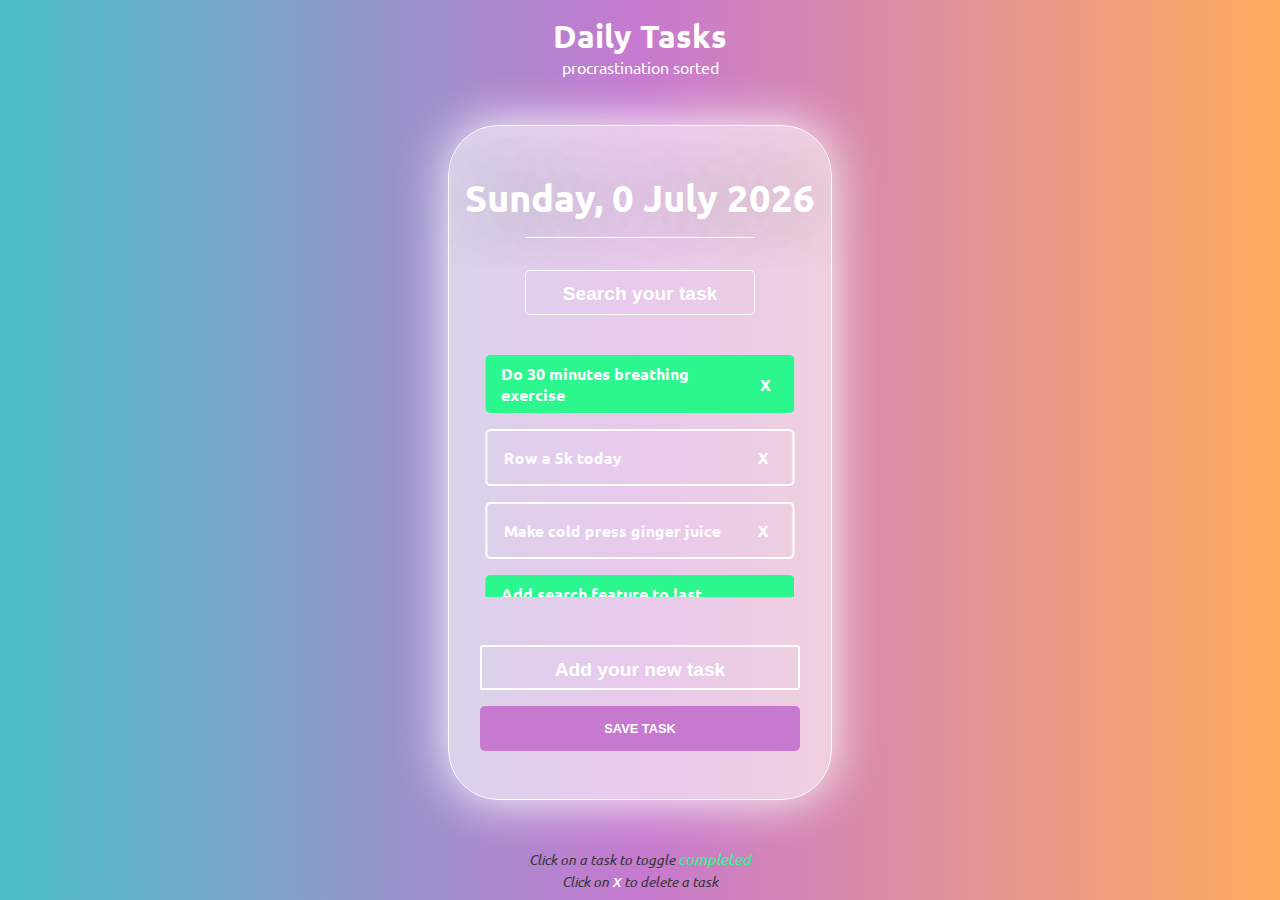
==== index.html @ ecc99733 "Add Date and some media queries" ====
<!DOCTYPE html>
<html lang="en">

<head>
  <meta charset="UTF-8" />
  <meta name="viewport" content="width=device-width, initial-scale=1.0" />
  <title>Daily Tasks | Procrastination Sorted</title>
  <link href="https://fonts.googleapis.com/css2?family=Nanum+Pen+Script&display=swap" rel="stylesheet" />
  <link href="https://fonts.googleapis.com/css2?family=Ubuntu&display=swap" rel="stylesheet" />
  <link rel="stylesheet" href="/css/style.css" />
</head>

<body>
  <nav id="main-nav">
    <div class="container">
      <div class="logo">
        <h1><a href="#">Daily Tasks</a></h1>
        <p>procrastination sorted</p>
        <!-- <h1>Focus on quality, not quantity</h1> -->
      </div>
    </div>
  </nav>
  <section id="app">
    <div class="dateContainer">
      <h1 class="date"></h1>
    </div>
    <div class="line"></div>
    <label for="new-task">
      <input type="text" placeholder="Search your task" class="filter" />
    </label>
    <div class="tasks-list">
      <ul class="tasks">
        <li class="single-task"> Listen to the new Clams Casino album<span class="delete">X</span>
        </li>
        <li class="single-task done "> Add search feature to last project<span class="delete">X</span>
        </li>
        <li class="single-task"> Make cold press ginger juice<span class="delete">X</span>
        </li>
        <li class="single-task"> Row a 5k today <span class="delete">X</span>
        </li>
        <li class="single-task done"> Do 30 minutes breathing exercise <span class="delete">X</span>
        </li>
      </ul>
    </div>
    <div class="container">
      <label for="new-task">
        <!-- <h1>Add New Task</h1> -->
        <form id="add">
          <input type="text" name="new-task" id="new-task" placeholder="Add your new task" />
          <input type="submit" value="Save Task" class="add-task" />
        </form>
      </label>
  </section>
  <footer id="main-footer">
    <div class="container">
      <p>Click on a task to toggle <span class="completed">completed</span><br> Click on <span class="x">x</span> to
        delete a task </p>
    </div>
  </footer>
  <script src="js/app.js"></script>
</body>

</html>
---- css/style.css ----
/* Reset */
* {
   margin: 0;
   padding: 0;
   box-sizing: border-box;
}

body {
   font-family: "Ubuntu", sans-serif;
   background: #feac5e;
   background: -webkit-linear-gradient(to right, #4bc0c8, #c779d0, #feac5e);
   background: linear-gradient(to right, #4bc0c8, #c779d0, #feac5e);
}

/* Nav */
#main-nav .container {
   display: flex;
   justify-content: center;
   align-items: center;
   text-align: center;
   padding: 1rem;
   margin-bottom: 2rem;
}
#main-nav .container h1 a,
#main-nav .container p {
   color: rgb(255, 253, 253);
   text-decoration: none;
}
/* Main App */

#app {
   display: flex;
   background-color: rgba(255, 255, 255, 0.6);
   height: 75vh;
   width: 30vw;
   margin: 0 auto;
   display: flex;
   flex-direction: column;
   justify-content: space-around;
   align-items: center;
   border: 1px solid rgb(255, 255, 255);
   box-shadow: 0px 0px 50px rgb(255, 255, 255);
   border-radius: 50px;
}

.add-task {
   font-family: Arial, Helvetica, sans-serif;
   font-weight: bold;
   color: white;
   font-size: 4rem;
   text-transform: uppercase;
   transition: 0.4s;
}

/* Input */

/* */
input.filter {
   display: flex;
   width: 60%;
   margin: 2rem auto;
   height: 5vh;
   align-items: center;
   justify-content: center;
   background-color: transparent;
   border: 1px solid rgb(255, 255, 255);
   border-radius: 5px;
}
label {
   width: 100%;
}
.line {
   height: 1px;
   width: 60%;
   background-color: white;
}

/* List of Tasks */

.tasks-list {
   width: 90%;
   height: 40%;
   margin-bottom: 2rem;
   overflow: scroll;
}

.tasks {
   display: flex;
   transform: rotate(180deg);
   align-items: flex-end;
   flex-direction: column;
   width: 100%;
   list-style: none;
}

#add {
   display: flex;
   width: 100%;
   justify-content: center;
   align-items: center;
   flex-direction: column;
}

#add #new-task {
   margin-top: 1rem;
   font-size: 1.5rem;
   color: #333;
   width: 25vw;
   height: 5vh;
   border: 2px solid white;
   background: transparent;
   border-radius: 3px;
}

#add .add-task {
   margin-top: 1rem;
   margin-bottom: 3rem;
   width: 25vw;
   height: 5vh;
   font-size: 0.8rem;
   background: #c779d0;
   transition: 0.2s ease-in;
   border: 0px solid white;
   border-radius: 5px;
}

#add .add-task:hover {
   background: #a464ab;
   font-size: 1rem;
}

.input-container h1 {
   text-align: center;
   font-size: 3rem;
   text-decoration: underline;
}

/* Single Task */

.single-task {
   transform: rotate(-180deg);
   display: flex;
   font-weight: 700;
   margin: 0.5rem auto;
   padding: 0.5rem 1rem;
   background-color: transparent;
   width: 90%;
   font-size: 1rem;
   flex-direction: row;
   justify-content: space-between;
   align-items: center;
   transition: 0.3s ease-in;
   color: white;
   cursor: pointer;
   border: 2px solid rgb(254, 254, 254);
   border-radius: 5px;
}

.single-task:hover {
   background: #feac5e;
   background: -webkit-linear-gradient(to left, #4bc0c8, #c779d0, #feac5e);
   background: linear-gradient(to left, #4bc0c8, #c779d0, #feac5e);
}

.single-task span.delete {
   font-size: 1rem;
   padding: 0.5rem;
   font-weight: 700;
   color: white;
   cursor: pointer;
   text-decoration: none;
}

li.single-task {
   padding-left: 1rem;
}

.done {
   display: flex;
   font-weight: 700;
   border-radius: 5px;
   font-size: 1rem;
   flex-direction: row;
   justify-content: space-between;
   align-items: center;
   transition: 0.4s;
   background-color: rgb(43, 247, 142);
   color: white;
   border: 0px solid rgb(255, 255, 255);
}

/* Footer */

#main-footer {
   margin-top: 3rem;
}
#main-footer .container p {
   font-size: 0.9rem;
   font-style: oblique;
   padding: 0rem 1rem 0rem 1rem;
   text-align: center;
   color: rgb(55, 55, 55);
}
.completed {
   color: rgb(43, 247, 142);
   font-size: 1rem;
}
.x {
   color: white;
   font-size: 1.1rem;
}

/* Date */

.dateContainer {
   margin-top: 2rem;
   padding: 1rem;
   text-shadow: 0px 0px 70px #919191;
   font-size: 1.2rem;
   color: white;
   font-weight: 700;
   display: flex;
   justify-content: center;
   align-items: center;
}

/* PlaceHolders */
::-webkit-input-placeholder {
   /* Chrome/Opera/Safari */
   color: #333;
   font-size: 1.2rem;
   text-align: center;
   border-radius: 5px;
   color: white;
   font-weight: 700;
}
.filter::-webkit-input-placeholder {
   text-align: center;
   transform: translateY(3px);
   color: rgb(255, 255, 255);
   font-size: 1.2rem;
}

input:focus {
   border: 2px solid rgba(255, 255, 255, 0.995);
   outline: none;
}

/* ----------------------------------------------
 * Generated by Animista on 2021-6-8 20:48:22
 * Licensed under FreeBSD License.
 * See http://animista.net/license for more info. 
 * w: http://animista.net, t: @cssanimista
 * ---------------------------------------------- */

/**
 * ----------------------------------------
 * animation slide-out-elliptic-left-bck 
 * ----------------------------------------
 */
@-webkit-keyframes slide-out-elliptic-left-bck {
   0% {
      -webkit-transform: translateX(0) rotateY(0) scale(1);
      transform: translateX(0) rotateY(0) scale(1);
      -webkit-transform-origin: 2000px 50%;
      transform-origin: 2000px 50%;
      opacity: 1;
   }
   100% {
      -webkit-transform: translateX(-1000px) rotateY(30deg) scale(0);
      transform: translateX(-1000px) rotateY(30deg) scale(0);
      -webkit-transform-origin: -100% 50%;
      transform-origin: -100% 50%;
      opacity: 1;
   }
}
@keyframes slide-out-elliptic-left-bck {
   0% {
      -webkit-transform: translateX(0) rotateY(0) scale(1);
      transform: translateX(0) rotateY(0) scale(1);
      -webkit-transform-origin: 2000px 50%;
      transform-origin: 2000px 50%;
      opacity: 1;
   }
   100% {
      -webkit-transform: translateX(-1000px) rotateY(30deg) scale(0);
      transform: translateX(-1000px) rotateY(30deg) scale(0);
      -webkit-transform-origin: -100% 50%;
      transform-origin: -100% 50%;
      opacity: 1;
   }
}

.slide-out-elliptic-left-bck {
   -webkit-animation: slide-out-elliptic-left-bck 1s ease-in both;
   animation: slide-out-elliptic-left-bck 1s ease-in both;
}

/* ----------------------------------------------
 * Generated by Animista on 2021-6-8 21:3:58
 * Licensed under FreeBSD License.
 * See http://animista.net/license for more info. 
 * w: http://animista.net, t: @cssanimista
 * ---------------------------------------------- */

/**
 * ----------------------------------------
 * animation puff-in-center
 * ----------------------------------------
 */
@-webkit-keyframes puff-in-center {
   0% {
      -webkit-transform: scale(2);
      transform: scale(2);
      -webkit-filter: blur(4px);
      filter: blur(4px);
      opacity: 0;
   }
   100% {
      -webkit-transform: scale(1);
      transform: scale(1);
      -webkit-filter: blur(0px);
      filter: blur(0px);
      opacity: 1;
   }
}
@keyframes puff-in-center {
   0% {
      -webkit-transform: scale(2);
      transform: scale(2);
      transform: rotate(-180deg);
      -webkit-filter: blur(4px);
      filter: blur(4px);
      opacity: 0;
   }
   100% {
      -webkit-transform: scale(1);
      transform: scale(1);
      transform: rotate(-180deg);
      -webkit-filter: blur(0px);
      filter: blur(0px);
      opacity: 1;
   }
}

.puff-in-center {
   -webkit-animation: puff-in-center 0.4s cubic-bezier(0.47, 0, 0.745, 0.715)
      both;
   animation: puff-in-center 0.4s cubic-bezier(0.47, 0, 0.745, 0.715) both;
}

@media only screen and (max-width: 600px) {
   #app {
      height: 75vh;
      width: 70vw;
   }
   .dateContainer {
      font-size: 0.8rem;
   }
}
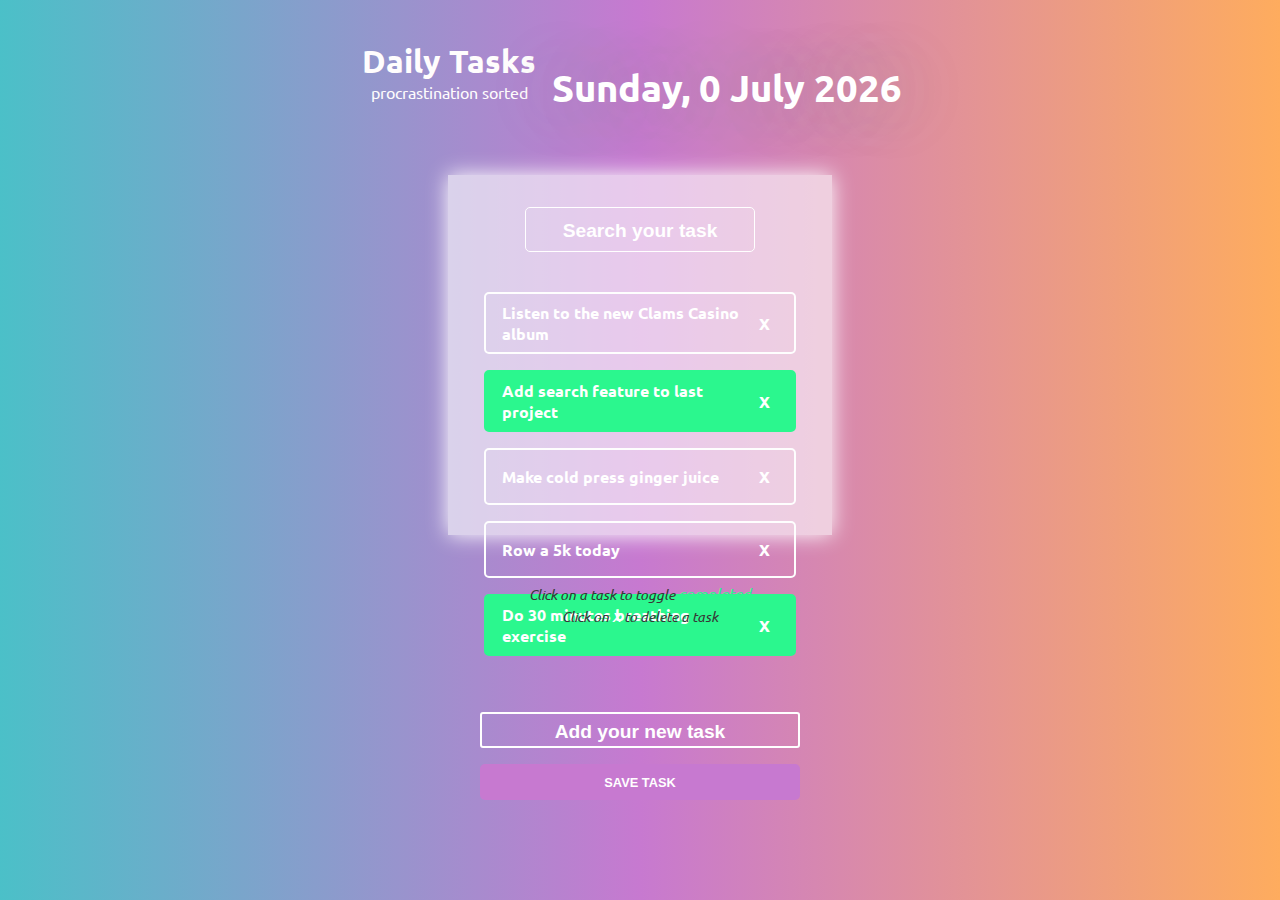
==== commit 1ad6b4d6: "Fix delete function bug" ====
--- a/index.html
+++ b/index.html
@@ -18,13 +18,12 @@
         <p>procrastination sorted</p>
         <!-- <h1>Focus on quality, not quantity</h1> -->
       </div>
+      <div class="dateContainer">
+        <h1 class="date"></h1>
+      </div>
     </div>
   </nav>
   <section id="app">
-    <div class="dateContainer">
-      <h1 class="date"></h1>
-    </div>
-    <div class="line"></div>
     <label for="new-task">
       <input type="text" placeholder="Search your task" class="filter" />
     </label>
--- a/css/style.css
+++ b/css/style.css
@@ -31,16 +31,16 @@
 #app {
    display: flex;
    background-color: rgba(255, 255, 255, 0.6);
-   height: 75vh;
+   height: 40vh;
    width: 30vw;
    margin: 0 auto;
    display: flex;
    flex-direction: column;
    justify-content: space-around;
    align-items: center;
-   border: 1px solid rgb(255, 255, 255);
-   box-shadow: 0px 0px 50px rgb(255, 255, 255);
-   border-radius: 50px;
+   /* border: 1px solid rgb(255, 255, 255); */
+
+   box-shadow: 0px 0px 20px rgb(255, 255, 255);
 }
 
 .add-task {
@@ -69,24 +69,17 @@
 label {
    width: 100%;
 }
-.line {
-   height: 1px;
-   width: 60%;
-   background-color: white;
-}
 
 /* List of Tasks */
 
 .tasks-list {
    width: 90%;
-   height: 40%;
    margin-bottom: 2rem;
-   overflow: scroll;
+   /* overflow: scroll; */
 }
 
 .tasks {
    display: flex;
-   transform: rotate(180deg);
    align-items: flex-end;
    flex-direction: column;
    width: 100%;
@@ -106,7 +99,7 @@
    font-size: 1.5rem;
    color: #333;
    width: 25vw;
-   height: 5vh;
+   height: 4vh;
    border: 2px solid white;
    background: transparent;
    border-radius: 3px;
@@ -116,7 +109,7 @@
    margin-top: 1rem;
    margin-bottom: 3rem;
    width: 25vw;
-   height: 5vh;
+   height: 4vh;
    font-size: 0.8rem;
    background: #c779d0;
    transition: 0.2s ease-in;
@@ -138,7 +131,6 @@
 /* Single Task */
 
 .single-task {
-   transform: rotate(-180deg);
    display: flex;
    font-weight: 700;
    margin: 0.5rem auto;
@@ -156,11 +148,11 @@
    border-radius: 5px;
 }
 
-.single-task:hover {
+/* .single-task:hover {
    background: #feac5e;
    background: -webkit-linear-gradient(to left, #4bc0c8, #c779d0, #feac5e);
    background: linear-gradient(to left, #4bc0c8, #c779d0, #feac5e);
-}
+} */
 
 .single-task span.delete {
    font-size: 1rem;
@@ -186,7 +178,7 @@
    transition: 0.4s;
    background-color: rgb(43, 247, 142);
    color: white;
-   border: 0px solid rgb(255, 255, 255);
+   border: 2px solid rgb(43, 247, 142);
 }
 
 /* Footer */
@@ -246,115 +238,46 @@
    outline: none;
 }
 
-/* ----------------------------------------------
- * Generated by Animista on 2021-6-8 20:48:22
- * Licensed under FreeBSD License.
- * See http://animista.net/license for more info. 
- * w: http://animista.net, t: @cssanimista
- * ---------------------------------------------- */
-
-/**
- * ----------------------------------------
- * animation slide-out-elliptic-left-bck 
- * ----------------------------------------
- */
-@-webkit-keyframes slide-out-elliptic-left-bck {
-   0% {
-      -webkit-transform: translateX(0) rotateY(0) scale(1);
-      transform: translateX(0) rotateY(0) scale(1);
-      -webkit-transform-origin: 2000px 50%;
-      transform-origin: 2000px 50%;
-      opacity: 1;
-   }
-   100% {
-      -webkit-transform: translateX(-1000px) rotateY(30deg) scale(0);
-      transform: translateX(-1000px) rotateY(30deg) scale(0);
-      -webkit-transform-origin: -100% 50%;
-      transform-origin: -100% 50%;
-      opacity: 1;
-   }
-}
-@keyframes slide-out-elliptic-left-bck {
-   0% {
-      -webkit-transform: translateX(0) rotateY(0) scale(1);
-      transform: translateX(0) rotateY(0) scale(1);
-      -webkit-transform-origin: 2000px 50%;
-      transform-origin: 2000px 50%;
-      opacity: 1;
-   }
-   100% {
-      -webkit-transform: translateX(-1000px) rotateY(30deg) scale(0);
-      transform: translateX(-1000px) rotateY(30deg) scale(0);
-      -webkit-transform-origin: -100% 50%;
-      transform-origin: -100% 50%;
-      opacity: 1;
-   }
-}
-
-.slide-out-elliptic-left-bck {
-   -webkit-animation: slide-out-elliptic-left-bck 1s ease-in both;
-   animation: slide-out-elliptic-left-bck 1s ease-in both;
-}
-
-/* ----------------------------------------------
- * Generated by Animista on 2021-6-8 21:3:58
- * Licensed under FreeBSD License.
- * See http://animista.net/license for more info. 
- * w: http://animista.net, t: @cssanimista
- * ---------------------------------------------- */
-
-/**
- * ----------------------------------------
- * animation puff-in-center
- * ----------------------------------------
- */
-@-webkit-keyframes puff-in-center {
-   0% {
-      -webkit-transform: scale(2);
-      transform: scale(2);
-      -webkit-filter: blur(4px);
-      filter: blur(4px);
-      opacity: 0;
-   }
-   100% {
-      -webkit-transform: scale(1);
-      transform: scale(1);
-      -webkit-filter: blur(0px);
-      filter: blur(0px);
-      opacity: 1;
-   }
-}
-@keyframes puff-in-center {
-   0% {
-      -webkit-transform: scale(2);
-      transform: scale(2);
-      transform: rotate(-180deg);
-      -webkit-filter: blur(4px);
-      filter: blur(4px);
-      opacity: 0;
-   }
-   100% {
-      -webkit-transform: scale(1);
-      transform: scale(1);
-      transform: rotate(-180deg);
-      -webkit-filter: blur(0px);
-      filter: blur(0px);
-      opacity: 1;
-   }
-}
-
-.puff-in-center {
-   -webkit-animation: puff-in-center 0.4s cubic-bezier(0.47, 0, 0.745, 0.715)
-      both;
-   animation: puff-in-center 0.4s cubic-bezier(0.47, 0, 0.745, 0.715) both;
-}
-
 @media only screen and (max-width: 600px) {
    #app {
-      height: 75vh;
+      min-height: 75vh;
       width: 70vw;
    }
    .dateContainer {
       font-size: 0.8rem;
    }
-}
+
+   #add .add-task,
+   #add #new-task {
+      width: 55vw;
+   }
+}
+
+@media only screen and (max-width: 800px) {
+   #app {
+      min-height: 75vh;
+      width: 70vw;
+   }
+   .dateContainer {
+      font-size: 0.8rem;
+   }
+
+   #add .add-task,
+   #add #new-task {
+      width: 55vw;
+   }
+}
+@media only screen and (max-width: 1000px) {
+   #app {
+      min-height: 75vh;
+      width: 70vw;
+   }
+   .dateContainer {
+      font-size: 0.8rem;
+   }
+
+   #add .add-task,
+   #add #new-task {
+      width: 55vw;
+   }
+}
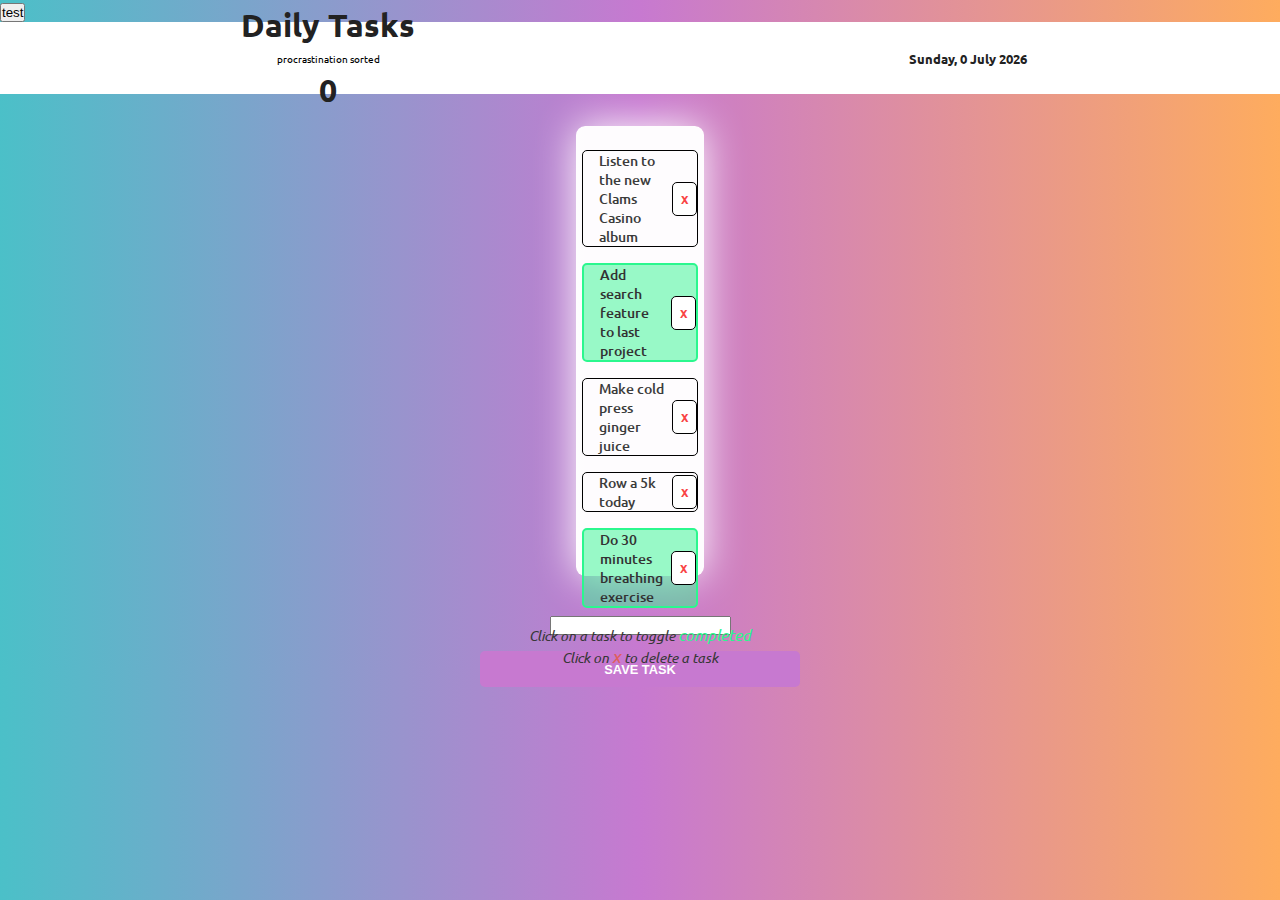
==== commit f6b11ba7: "Add counting tasks and arrays instead nodes" ====
--- a/index.html
+++ b/index.html
@@ -11,15 +11,19 @@
 </head>
 
 <body>
+  <button class="test">test</button>
   <nav id="main-nav">
+    <div class="top-bar">
+      <div class="cont">
+        <h1>Daily Tasks</h1>
+        <p>procrastination sorted</p>
+        <h1 class="number">0</h1>
+      </div>
+      <h1 class="date"></h1>
+    </div>
     <div class="container">
       <div class="logo">
-        <h1><a href="#">Daily Tasks</a></h1>
-        <p>procrastination sorted</p>
         <!-- <h1>Focus on quality, not quantity</h1> -->
-      </div>
-      <div class="dateContainer">
-        <h1 class="date"></h1>
       </div>
     </div>
   </nav>
@@ -29,7 +33,9 @@
     </label>
     <div class="tasks-list">
       <ul class="tasks">
-        <li class="single-task"> Listen to the new Clams Casino album<span class="delete">X</span>
+        <li class="single-task">
+          <div class="test"> Listen to the new Clams Casino album </div>
+          <span class="delete">X</span>
         </li>
         <li class="single-task done "> Add search feature to last project<span class="delete">X</span>
         </li>
--- a/css/style.css
+++ b/css/style.css
@@ -12,14 +12,51 @@
    background: linear-gradient(to right, #4bc0c8, #c779d0, #feac5e);
 }
 
+.top-bar {
+   display: flex;
+   justify-content: space-around;
+   align-items: center;
+   background-color: white;
+   height: 8vh;
+}
+.cont {
+   display: flex;
+   justify-content: space-around;
+   align-items: center;
+   flex-direction: column;
+}
+
+.cont p {
+   margin: 0.3rem;
+   font-size: 0.6rem;
+}
+
+.top-bar h1 {
+   text-align: center;
+   color: rgb(34, 34, 34);
+}
+
+/* Date */
+
+.date {
+   display: flex;
+   justify-content: center;
+   align-items: center;
+   padding: 0.7rem;
+   text-shadow: 0px 0px 70px #919191;
+   font-size: 0.8rem;
+   color: white;
+   font-weight: 600;
+}
+
 /* Nav */
 #main-nav .container {
    display: flex;
    justify-content: center;
    align-items: center;
    text-align: center;
-   padding: 1rem;
-   margin-bottom: 2rem;
+   padding: 0.5rem;
+   margin-bottom: 1rem;
 }
 #main-nav .container h1 a,
 #main-nav .container p {
@@ -30,9 +67,10 @@
 
 #app {
    display: flex;
-   background-color: rgba(255, 255, 255, 0.6);
-   height: 40vh;
-   width: 30vw;
+   background-color: rgba(255, 255, 255, 0.982);
+   height: 50vh;
+   padding: 1rem 2rem;
+   width: 10vw;
    margin: 0 auto;
    display: flex;
    flex-direction: column;
@@ -40,7 +78,8 @@
    align-items: center;
    /* border: 1px solid rgb(255, 255, 255); */
 
-   box-shadow: 0px 0px 20px rgb(255, 255, 255);
+   box-shadow: 0px 0px 40px rgb(255, 255, 255);
+   border-radius: 9px;
 }
 
 .add-task {
@@ -56,15 +95,19 @@
 
 /* */
 input.filter {
-   display: flex;
+   display: none;
    width: 60%;
    margin: 2rem auto;
    height: 5vh;
    align-items: center;
    justify-content: center;
    background-color: transparent;
-   border: 1px solid rgb(255, 255, 255);
-   border-radius: 5px;
+   border: 3px solid red;
+   border-radius: 5px;
+}
+
+input.filter.tak {
+   display: flex;
 }
 label {
    width: 100%;
@@ -72,11 +115,10 @@
 
 /* List of Tasks */
 
-.tasks-list {
+/* .tasks-list {
    width: 90%;
    margin-bottom: 2rem;
    /* overflow: scroll; */
-}
 
 .tasks {
    display: flex;
@@ -94,7 +136,7 @@
    flex-direction: column;
 }
 
-#add #new-task {
+/* #add #new-task {
    margin-top: 1rem;
    font-size: 1.5rem;
    color: #333;
@@ -103,7 +145,7 @@
    border: 2px solid white;
    background: transparent;
    border-radius: 3px;
-}
+} */
 
 #add .add-task {
    margin-top: 1rem;
@@ -117,11 +159,6 @@
    border-radius: 5px;
 }
 
-#add .add-task:hover {
-   background: #a464ab;
-   font-size: 1rem;
-}
-
 .input-container h1 {
    text-align: center;
    font-size: 3rem;
@@ -132,53 +169,53 @@
 
 .single-task {
    display: flex;
-   font-weight: 700;
+   justify-content: space-between;
+   align-items: center;
+   width: 100%;
+   /* padding: 0.7rem; */
+   font-weight: 500;
    margin: 0.5rem auto;
-   padding: 0.5rem 1rem;
+
    background-color: transparent;
-   width: 90%;
-   font-size: 1rem;
+   font-size: 0.9rem;
+   flex-direction: row;
+   transition: 0.3s ease-in;
+   color: rgb(60, 60, 60);
+   cursor: pointer;
+   border: 1px solid rgb(0, 0, 0);
+   border-radius: 5px;
+}
+
+.done {
+   width: 100%;
+   display: flex;
+   font-weight: 500;
+   border-radius: 5px;
+   font-size: 0.9rem;
    flex-direction: row;
    justify-content: space-between;
    align-items: center;
-   transition: 0.3s ease-in;
-   color: white;
-   cursor: pointer;
-   border: 2px solid rgb(254, 254, 254);
-   border-radius: 5px;
-}
-
-/* .single-task:hover {
-   background: #feac5e;
-   background: -webkit-linear-gradient(to left, #4bc0c8, #c779d0, #feac5e);
-   background: linear-gradient(to left, #4bc0c8, #c779d0, #feac5e);
-} */
+   transition: 0.4s;
+   background-color: rgba(43, 247, 142, 0.482);
+   color: #333;
+   border: 2px solid rgb(43, 247, 142);
+}
 
 .single-task span.delete {
-   font-size: 1rem;
+   font-size: 0.7rem;
    padding: 0.5rem;
+   margin-left: 0.5rem;
    font-weight: 700;
-   color: white;
+   color: rgb(249, 69, 69);
    cursor: pointer;
    text-decoration: none;
+   background-color: rgb(255, 255, 255);
+   border-radius: 5px;
+   border: 1px solid black;
 }
 
 li.single-task {
    padding-left: 1rem;
-}
-
-.done {
-   display: flex;
-   font-weight: 700;
-   border-radius: 5px;
-   font-size: 1rem;
-   flex-direction: row;
-   justify-content: space-between;
-   align-items: center;
-   transition: 0.4s;
-   background-color: rgb(43, 247, 142);
-   color: white;
-   border: 2px solid rgb(43, 247, 142);
 }
 
 /* Footer */
@@ -198,22 +235,8 @@
    font-size: 1rem;
 }
 .x {
-   color: white;
+   color: rgb(223, 94, 94);
    font-size: 1.1rem;
-}
-
-/* Date */
-
-.dateContainer {
-   margin-top: 2rem;
-   padding: 1rem;
-   text-shadow: 0px 0px 70px #919191;
-   font-size: 1.2rem;
-   color: white;
-   font-weight: 700;
-   display: flex;
-   justify-content: center;
-   align-items: center;
 }
 
 /* PlaceHolders */
@@ -240,11 +263,11 @@
 
 @media only screen and (max-width: 600px) {
    #app {
-      min-height: 75vh;
-      width: 70vw;
+      min-height: 20vh;
+      width: 100vw;
    }
    .dateContainer {
-      font-size: 0.8rem;
+      font-size: 0.6rem;
    }
 
    #add .add-task,
@@ -255,8 +278,8 @@
 
 @media only screen and (max-width: 800px) {
    #app {
-      min-height: 75vh;
-      width: 70vw;
+      height: 70vh;
+      width: 85vw;
    }
    .dateContainer {
       font-size: 0.8rem;
@@ -269,11 +292,11 @@
 }
 @media only screen and (max-width: 1000px) {
    #app {
-      min-height: 75vh;
-      width: 70vw;
+      height: auto;
+      width: 85vw;
    }
    .dateContainer {
-      font-size: 0.8rem;
+      font-size: 0.6rem;
    }
 
    #add .add-task,
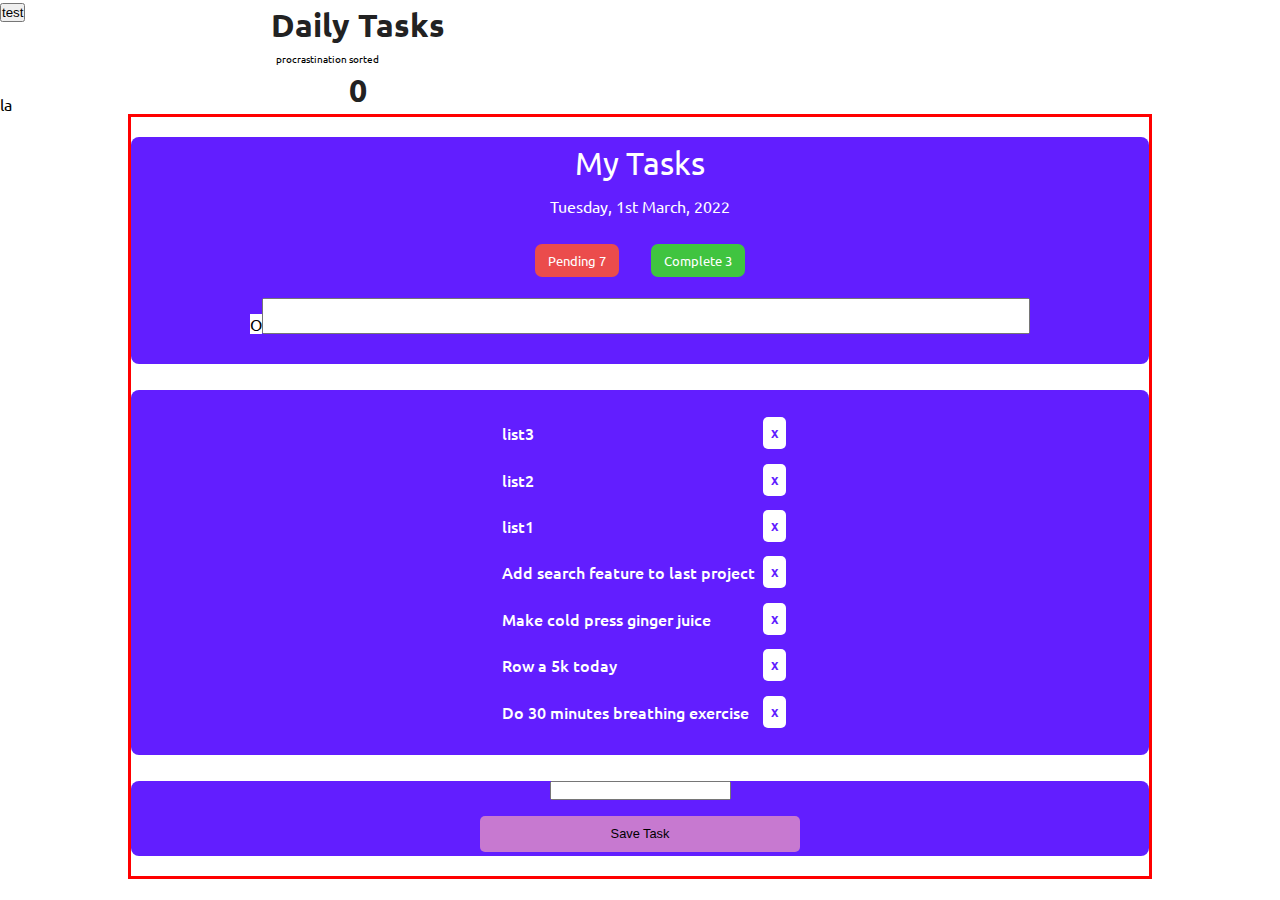
==== commit a91e61b1: "Fix double rendering issue" ====
--- a/index.html
+++ b/index.html
@@ -21,47 +21,61 @@
       </div>
       <h1 class="date"></h1>
     </div>
-    <div class="container">
+    <!-- <div class="container">
       <div class="logo">
-        <!-- <h1>Focus on quality, not quantity</h1> -->
+      </div>
+    </div> -->
+  </nav>
+  <div id="bob">la</div>
+  <section class="app">
+    <div class="app-container">
+      <div class="top-container">
+        <div class="title">My Tasks</div>
+        <div class="data">Tuesday, 1st March, 2022</div>
+        <div class="numbers">
+          <div class="pending">Pending 7</div>
+          <div class="complete">Complete 3</div>
+        </div>
+        <div class="search">
+          <div class="icon">O</div>
+          <label for="new-task">
+            <input type="text" placeholder="Search your task" class="search filter tak" />
+          </label>
+        </div>
+      </div>
+      <div class="middle-container">
+        <div class="tasks-list">
+          <ul class="tasks">
+            <li class="single-task done ">Add search feature to last project<span class="delete">X</span>
+            </li>
+            <li class="single-task"> Make cold press ginger juice<span class="delete">X</span>
+            </li>
+            <li class="single-task"> Row a 5k today <span class="delete">X</span>
+            </li>
+            <li class="single-task done"> Do 30 minutes breathing exercise <span class="delete">X</span>
+            </li>
+          </ul>
+        </div>
+      </div>
+      <div class="bottom-container">
+        <div class="container">
+          <label for="new-task">
+            <!-- <h1>Add New Task</h1> -->
+            <form id="add">
+              <input type="text" name="new-task" id="new-task" placeholder="Add your new task" />
+              <input type="submit" value="Save Task" class="add-task" />
+            </form>
+          </label>
+        </div>
       </div>
     </div>
-  </nav>
-  <section id="app">
-    <label for="new-task">
-      <input type="text" placeholder="Search your task" class="filter" />
-    </label>
-    <div class="tasks-list">
-      <ul class="tasks">
-        <li class="single-task">
-          <div class="test"> Listen to the new Clams Casino album </div>
-          <span class="delete">X</span>
-        </li>
-        <li class="single-task done "> Add search feature to last project<span class="delete">X</span>
-        </li>
-        <li class="single-task"> Make cold press ginger juice<span class="delete">X</span>
-        </li>
-        <li class="single-task"> Row a 5k today <span class="delete">X</span>
-        </li>
-        <li class="single-task done"> Do 30 minutes breathing exercise <span class="delete">X</span>
-        </li>
-      </ul>
-    </div>
-    <div class="container">
-      <label for="new-task">
-        <!-- <h1>Add New Task</h1> -->
-        <form id="add">
-          <input type="text" name="new-task" id="new-task" placeholder="Add your new task" />
-          <input type="submit" value="Save Task" class="add-task" />
-        </form>
-      </label>
   </section>
-  <footer id="main-footer">
+  <!-- <footer id="main-footer">
     <div class="container">
       <p>Click on a task to toggle <span class="completed">completed</span><br> Click on <span class="x">x</span> to
         delete a task </p>
     </div>
-  </footer>
+  </footer> -->
   <script src="js/app.js"></script>
 </body>
 
--- a/css/style.css
+++ b/css/style.css
@@ -7,9 +7,107 @@
 
 body {
    font-family: "Ubuntu", sans-serif;
-   background: #feac5e;
+   /* background: #feac5e;
    background: -webkit-linear-gradient(to right, #4bc0c8, #c779d0, #feac5e);
-   background: linear-gradient(to right, #4bc0c8, #c779d0, #feac5e);
+   background: linear-gradient(to right, #4bc0c8, #c779d0, #feac5e); */
+}
+
+.app {
+   display: flex;
+   justify-content: center;
+   align-items: center;
+}
+
+.app-container {
+   background-color: #fff;
+   display: flex;
+   flex-direction: column;
+   justify-content: space-evenly;
+   align-items: center;
+   height: 85vh;
+   width: 80vw;
+   border: 3px solid red;
+}
+
+.top-container,
+.middle-container,
+.bottom-container {
+   width: 100%;
+   /* border: 3px solid black; */
+   margin: 0.4rem;
+   background-color: rgb(98, 30, 255);
+   border-radius: 8px;
+}
+.top-container {
+   display: flex;
+   height: 30%;
+   justify-content: space-around;
+   align-items: center;
+   flex-direction: column;
+}
+
+.top-container .title {
+   font-size: 2rem;
+   color: white;
+}
+
+.top-container .data {
+   font-size: 1rem;
+   color: white;
+}
+
+.top-container .numbers {
+   font-size: 0.8rem;
+   display: flex;
+   justify-content: center;
+   align-items: center;
+   flex-direction: row;
+}
+
+.top-container .numbers .pending,
+.top-container .numbers .complete {
+   display: flex;
+   justify-content: center;
+   align-items: center;
+   flex-direction: column;
+   color: white;
+   border-radius: 7px;
+   padding: 0.5rem 0.8rem;
+   margin: 1rem;
+}
+
+.top-container .numbers .pending {
+   background-color: rgb(235, 76, 76);
+}
+
+.top-container .numbers .complete {
+   background-color: rgb(64, 196, 64);
+}
+
+.top-container .search {
+   margin: 0 auto 1rem auto;
+   display: flex;
+   justify-content: center;
+   align-items: center;
+   width: 60vw;
+   height: 4vh;
+}
+
+.top-container .search .icon {
+   background-color: #fff;
+}
+
+.middle-container {
+   display: flex;
+   padding: 1rem;
+   justify-content: center;
+   align-items: center;
+   overflow: scroll;
+   max-height: 60vh;
+}
+
+.bottom-container {
+   height: 10%;
 }
 
 .top-bar {
@@ -18,12 +116,6 @@
    align-items: center;
    background-color: white;
    height: 8vh;
-}
-.cont {
-   display: flex;
-   justify-content: space-around;
-   align-items: center;
-   flex-direction: column;
 }
 
 .cont p {
@@ -49,63 +141,6 @@
    font-weight: 600;
 }
 
-/* Nav */
-#main-nav .container {
-   display: flex;
-   justify-content: center;
-   align-items: center;
-   text-align: center;
-   padding: 0.5rem;
-   margin-bottom: 1rem;
-}
-#main-nav .container h1 a,
-#main-nav .container p {
-   color: rgb(255, 253, 253);
-   text-decoration: none;
-}
-/* Main App */
-
-#app {
-   display: flex;
-   background-color: rgba(255, 255, 255, 0.982);
-   height: 50vh;
-   padding: 1rem 2rem;
-   width: 10vw;
-   margin: 0 auto;
-   display: flex;
-   flex-direction: column;
-   justify-content: space-around;
-   align-items: center;
-   /* border: 1px solid rgb(255, 255, 255); */
-
-   box-shadow: 0px 0px 40px rgb(255, 255, 255);
-   border-radius: 9px;
-}
-
-.add-task {
-   font-family: Arial, Helvetica, sans-serif;
-   font-weight: bold;
-   color: white;
-   font-size: 4rem;
-   text-transform: uppercase;
-   transition: 0.4s;
-}
-
-/* Input */
-
-/* */
-input.filter {
-   display: none;
-   width: 60%;
-   margin: 2rem auto;
-   height: 5vh;
-   align-items: center;
-   justify-content: center;
-   background-color: transparent;
-   border: 3px solid red;
-   border-radius: 5px;
-}
-
 input.filter.tak {
    display: flex;
 }
@@ -115,37 +150,13 @@
 
 /* List of Tasks */
 
-/* .tasks-list {
-   width: 90%;
-   margin-bottom: 2rem;
-   /* overflow: scroll; */
-
-.tasks {
-   display: flex;
-   align-items: flex-end;
+#add {
+   display: flex;
+   width: 100%;
+   justify-content: center;
+   align-items: center;
    flex-direction: column;
-   width: 100%;
-   list-style: none;
-}
-
-#add {
-   display: flex;
-   width: 100%;
-   justify-content: center;
-   align-items: center;
-   flex-direction: column;
-}
-
-/* #add #new-task {
-   margin-top: 1rem;
-   font-size: 1.5rem;
-   color: #333;
-   width: 25vw;
-   height: 4vh;
-   border: 2px solid white;
-   background: transparent;
-   border-radius: 3px;
-} */
+}
 
 #add .add-task {
    margin-top: 1rem;
@@ -167,51 +178,39 @@
 
 /* Single Task */
 
-.single-task {
+li.single-task {
    display: flex;
    justify-content: space-between;
    align-items: center;
-   width: 100%;
-   /* padding: 0.7rem; */
+   min-width: 100%;
+   padding: 0.2rem 0.5rem;
    font-weight: 500;
    margin: 0.5rem auto;
-
    background-color: transparent;
-   font-size: 0.9rem;
+   font-size: 1rem;
    flex-direction: row;
    transition: 0.3s ease-in;
-   color: rgb(60, 60, 60);
+   color: rgb(255, 255, 255);
    cursor: pointer;
-   border: 1px solid rgb(0, 0, 0);
+
    border-radius: 5px;
 }
 
 .done {
-   width: 100%;
-   display: flex;
-   font-weight: 500;
-   border-radius: 5px;
-   font-size: 0.9rem;
-   flex-direction: row;
-   justify-content: space-between;
-   align-items: center;
    transition: 0.4s;
-   background-color: rgba(43, 247, 142, 0.482);
-   color: #333;
-   border: 2px solid rgb(43, 247, 142);
+   color: rgb(208, 27, 27);
 }
 
 .single-task span.delete {
    font-size: 0.7rem;
    padding: 0.5rem;
    margin-left: 0.5rem;
-   font-weight: 700;
-   color: rgb(249, 69, 69);
+   font-weight: 900;
+   color: rgb(98, 30, 255);
    cursor: pointer;
    text-decoration: none;
    background-color: rgb(255, 255, 255);
    border-radius: 5px;
-   border: 1px solid black;
 }
 
 li.single-task {
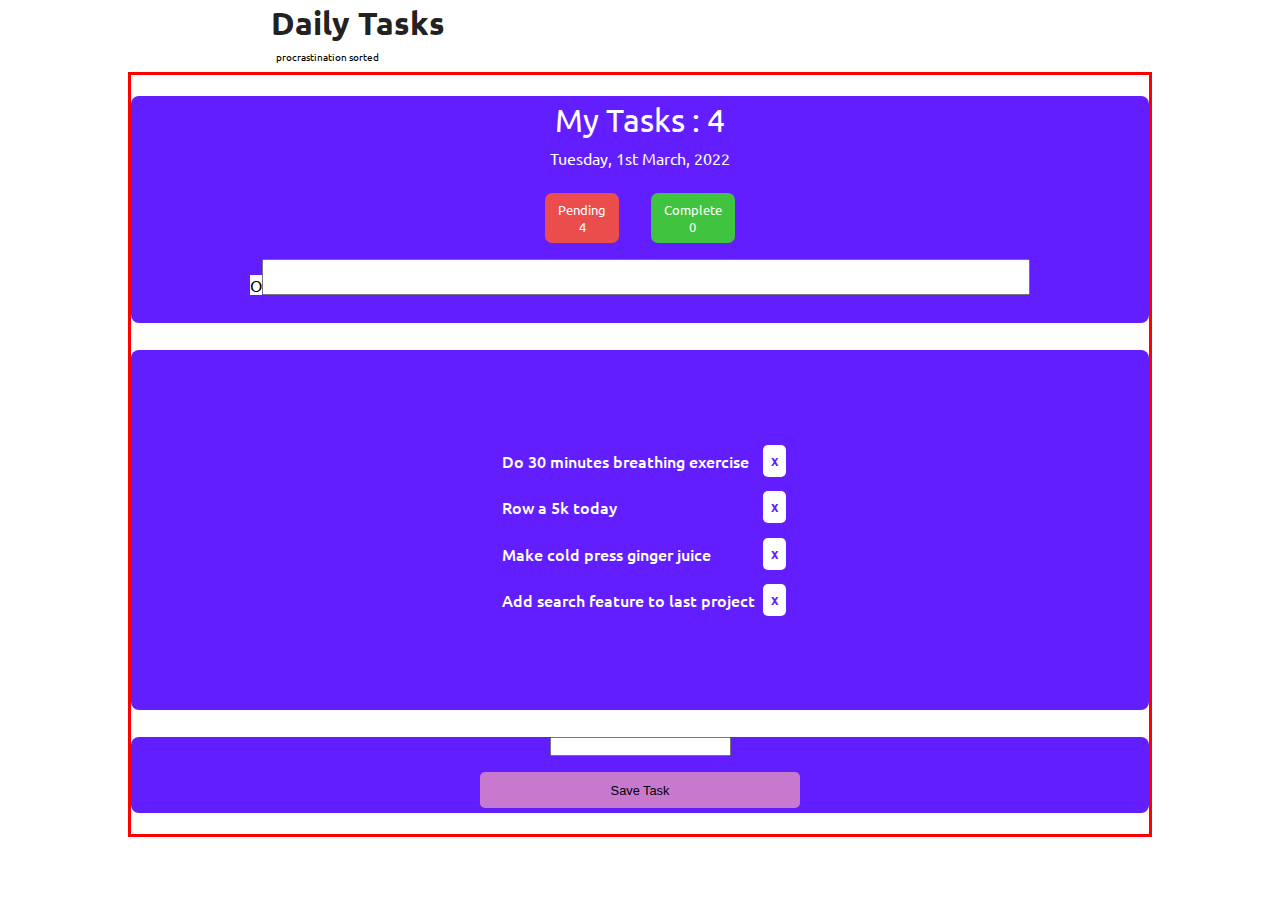
==== commit f31d44e6: "Add counting functionality for pending, complete and total number of tasks" ====
--- a/index.html
+++ b/index.html
@@ -11,13 +11,11 @@
 </head>
 
 <body>
-  <button class="test">test</button>
   <nav id="main-nav">
     <div class="top-bar">
       <div class="cont">
         <h1>Daily Tasks</h1>
         <p>procrastination sorted</p>
-        <h1 class="number">0</h1>
       </div>
       <h1 class="date"></h1>
     </div>
@@ -26,15 +24,15 @@
       </div>
     </div> -->
   </nav>
-  <div id="bob">la</div>
   <section class="app">
     <div class="app-container">
       <div class="top-container">
-        <div class="title">My Tasks</div>
+        <div class="title">My Tasks : <span class="number">4</span>
+        </div>
         <div class="data">Tuesday, 1st March, 2022</div>
         <div class="numbers">
-          <div class="pending">Pending 7</div>
-          <div class="complete">Complete 3</div>
+          <div class="pending">Pending <span class="pendingx"></span> </div>
+          <div class="complete">Complete <span class="completex"></span></div>
         </div>
         <div class="search">
           <div class="icon">O</div>
@@ -46,14 +44,14 @@
       <div class="middle-container">
         <div class="tasks-list">
           <ul class="tasks">
-            <li class="single-task done ">Add search feature to last project<span class="delete">X</span>
+            <!-- <li class="single-task done ">Add search feature to last project<span class="delete">X</span>
             </li>
             <li class="single-task"> Make cold press ginger juice<span class="delete">X</span>
             </li>
             <li class="single-task"> Row a 5k today <span class="delete">X</span>
             </li>
             <li class="single-task done"> Do 30 minutes breathing exercise <span class="delete">X</span>
-            </li>
+            </li> -->
           </ul>
         </div>
       </div>
--- a/css/style.css
+++ b/css/style.css
@@ -103,7 +103,15 @@
    justify-content: center;
    align-items: center;
    overflow: scroll;
+
+   min-height: 40vh;
    max-height: 60vh;
+}
+
+.tasks {
+   margin: 2rem 0.5rem;
+   padding: 1rem;
+   max-height: 50vh;
 }
 
 .bottom-container {
@@ -196,9 +204,10 @@
    border-radius: 5px;
 }
 
-.done {
+.single-task.done {
    transition: 0.4s;
    color: rgb(208, 27, 27);
+   text-decoration: line-through;
 }
 
 .single-task span.delete {
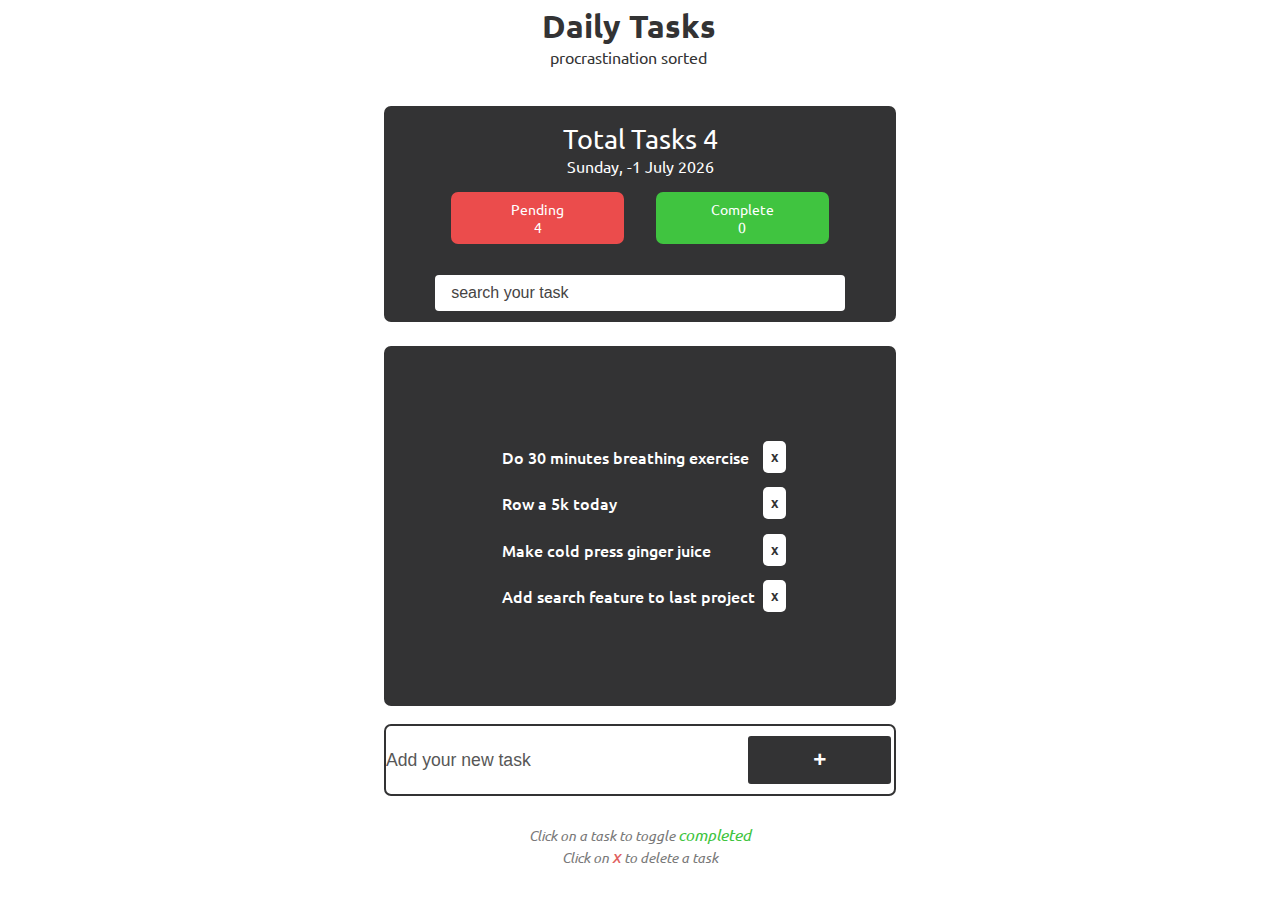
==== commit 54fe58b9: "Finish main layout, fix minor bugs, fully working version 1.0" ====
--- a/index.html
+++ b/index.html
@@ -13,67 +13,54 @@
 <body>
   <nav id="main-nav">
     <div class="top-bar">
-      <div class="cont">
+      <div class="container">
         <h1>Daily Tasks</h1>
         <p>procrastination sorted</p>
       </div>
       <h1 class="date"></h1>
     </div>
-    <!-- <div class="container">
-      <div class="logo">
-      </div>
-    </div> -->
   </nav>
   <section class="app">
     <div class="app-container">
       <div class="top-container">
-        <div class="title">My Tasks : <span class="number">4</span>
+        <div class="title">Total Tasks <span class="number">4</span>
         </div>
-        <div class="data">Tuesday, 1st March, 2022</div>
+        <div class="data"></div>
         <div class="numbers">
           <div class="pending">Pending <span class="pendingx"></span> </div>
           <div class="complete">Complete <span class="completex"></span></div>
         </div>
-        <div class="search">
-          <div class="icon">O</div>
-          <label for="new-task">
-            <input type="text" placeholder="Search your task" class="search filter tak" />
+        <i class="fa-brands fa-searchengin"></i>
+        <div class="test">
+          <div class="icon"><i class="fa-solid fa-magnifying-glass"></i></div>
+          <label for="new-task" class="search">
+            <input type="text" placeholder="search your task" class="search filter tak" />
           </label>
         </div>
       </div>
       <div class="middle-container">
         <div class="tasks-list">
           <ul class="tasks">
-            <!-- <li class="single-task done ">Add search feature to last project<span class="delete">X</span>
-            </li>
-            <li class="single-task"> Make cold press ginger juice<span class="delete">X</span>
-            </li>
-            <li class="single-task"> Row a 5k today <span class="delete">X</span>
-            </li>
-            <li class="single-task done"> Do 30 minutes breathing exercise <span class="delete">X</span>
-            </li> -->
           </ul>
         </div>
       </div>
+      <div class="alert hide-alert">Please, type something</div>
       <div class="bottom-container">
-        <div class="container">
-          <label for="new-task">
-            <!-- <h1>Add New Task</h1> -->
-            <form id="add">
-              <input type="text" name="new-task" id="new-task" placeholder="Add your new task" />
-              <input type="submit" value="Save Task" class="add-task" />
-            </form>
-          </label>
-        </div>
+        <label for="new-task" class="ero">
+          <form id="add">
+            <input type="text" name="new-task" id="new-task" class="input" placeholder="Add your new task" />
+            <input type="submit" value="+" class="add-task" />
+          </form>
+        </label>
       </div>
     </div>
   </section>
-  <!-- <footer id="main-footer">
+  <footer id="main-footer">
     <div class="container">
       <p>Click on a task to toggle <span class="completed">completed</span><br> Click on <span class="x">x</span> to
         delete a task </p>
     </div>
-  </footer> -->
+  </footer>
   <script src="js/app.js"></script>
 </body>
 
--- a/css/style.css
+++ b/css/style.css
@@ -5,11 +5,24 @@
    box-sizing: border-box;
 }
 
+/* Variables */
+:root {
+   --main: #333334;
+}
+
 body {
    font-family: "Ubuntu", sans-serif;
-   /* background: #feac5e;
-   background: -webkit-linear-gradient(to right, #4bc0c8, #c779d0, #feac5e);
-   background: linear-gradient(to right, #4bc0c8, #c779d0, #feac5e); */
+}
+
+.top-bar {
+   display: flex;
+   justify-content: center;
+   align-items: center;
+   text-align: center;
+   margin-bottom: 1rem;
+   background-color: white;
+   height: 8vh;
+   color: var(--main);
 }
 
 .app {
@@ -17,26 +30,23 @@
    justify-content: center;
    align-items: center;
 }
-
 .app-container {
    background-color: #fff;
    display: flex;
    flex-direction: column;
    justify-content: space-evenly;
    align-items: center;
-   height: 85vh;
+   height: 80vh;
    width: 80vw;
-   border: 3px solid red;
 }
 
 .top-container,
-.middle-container,
-.bottom-container {
+.middle-container {
    width: 100%;
    /* border: 3px solid black; */
    margin: 0.4rem;
-   background-color: rgb(98, 30, 255);
-   border-radius: 8px;
+   background-color: var(--main);
+   border-radius: 7px;
 }
 .top-container {
    display: flex;
@@ -47,19 +57,19 @@
 }
 
 .top-container .title {
-   font-size: 2rem;
-   color: white;
-}
-
+   margin-top: 1rem;
+   font-size: 1.7rem;
+   color: white;
+}
 .top-container .data {
    font-size: 1rem;
    color: white;
 }
-
 .top-container .numbers {
-   font-size: 0.8rem;
-   display: flex;
-   justify-content: center;
+   width: 80%;
+   font-size: 0.9rem;
+   display: flex;
+   justify-content: space-around;
    align-items: center;
    flex-direction: row;
 }
@@ -74,27 +84,37 @@
    border-radius: 7px;
    padding: 0.5rem 0.8rem;
    margin: 1rem;
+   width: 60%;
 }
 
 .top-container .numbers .pending {
    background-color: rgb(235, 76, 76);
 }
-
 .top-container .numbers .complete {
    background-color: rgb(64, 196, 64);
 }
 
+.test {
+   margin: 1rem;
+   display: flex;
+   justify-content: space-between;
+   align-items: center;
+   flex-direction: row;
+   width: 80%;
+   height: 16%;
+}
+
+.icon {
+   background-color: #fff;
+}
 .top-container .search {
-   margin: 0 auto 1rem auto;
-   display: flex;
-   justify-content: center;
-   align-items: center;
-   width: 60vw;
+   display: flex;
+   justify-content: center;
+   align-items: center;
+   width: 100%;
    height: 4vh;
-}
-
-.top-container .search .icon {
-   background-color: #fff;
+   border-radius: 4px;
+   border: none;
 }
 
 .middle-container {
@@ -103,7 +123,6 @@
    justify-content: center;
    align-items: center;
    overflow: scroll;
-
    min-height: 40vh;
    max-height: 60vh;
 }
@@ -115,25 +134,32 @@
 }
 
 .bottom-container {
+   display: flex;
+   justify-content: center;
+   align-items: center;
+   width: 100%;
    height: 10%;
-}
-
-.top-bar {
-   display: flex;
-   justify-content: space-around;
-   align-items: center;
-   background-color: white;
-   height: 8vh;
-}
-
-.cont p {
-   margin: 0.3rem;
-   font-size: 0.6rem;
-}
-
-.top-bar h1 {
-   text-align: center;
-   color: rgb(34, 34, 34);
+   border: 2px solid var(--main);
+   border-radius: 7px;
+}
+
+.alert {
+   display: flex;
+   justify-content: center;
+   align-items: center;
+   font-size: 1.2rem;
+   color: white;
+   background-color: rgb(244, 86, 86);
+   width: 100%;
+   height: 10vh;
+   border: 2px solid red;
+   border-radius: 7px;
+}
+.hide {
+   display: none;
+}
+.hide-alert {
+   display: none;
 }
 
 /* Date */
@@ -149,9 +175,6 @@
    font-weight: 600;
 }
 
-input.filter.tak {
-   display: flex;
-}
 label {
    width: 100%;
 }
@@ -163,19 +186,30 @@
    width: 100%;
    justify-content: center;
    align-items: center;
-   flex-direction: column;
+   flex-direction: row;
 }
 
 #add .add-task {
-   margin-top: 1rem;
-   margin-bottom: 3rem;
-   width: 25vw;
+   width: 12vw;
+   height: 6vh;
+   font-size: 1.4rem;
+   font-weight: 700;
+   color: white;
+   background-color: var(--main);
+   transition: 0.2s ease-in;
+   border: 3px solid white;
+   border-radius: 6px;
+}
+
+.input {
    height: 4vh;
-   font-size: 0.8rem;
-   background: #c779d0;
-   transition: 0.2s ease-in;
-   border: 0px solid white;
-   border-radius: 5px;
+   width: 70%;
+   font-size: 1.2rem;
+   margin-right: 1rem;
+   display: block;
+   justify-content: center;
+   align-items: center;
+   border: none;
 }
 
 .input-container h1 {
@@ -204,10 +238,13 @@
    border-radius: 5px;
 }
 
-.single-task.done {
+li.done {
    transition: 0.4s;
    color: rgb(208, 27, 27);
    text-decoration: line-through;
+}
+li.done {
+   text-decoration: none;
 }
 
 .single-task span.delete {
@@ -215,13 +252,11 @@
    padding: 0.5rem;
    margin-left: 0.5rem;
    font-weight: 900;
-   color: rgb(98, 30, 255);
+   color: var(--main);
    cursor: pointer;
-   text-decoration: none;
    background-color: rgb(255, 255, 255);
    border-radius: 5px;
 }
-
 li.single-task {
    padding-left: 1rem;
 }
@@ -229,17 +264,17 @@
 /* Footer */
 
 #main-footer {
-   margin-top: 3rem;
+   margin-top: 1rem;
 }
 #main-footer .container p {
+   padding: 0rem 1rem 0rem 1rem;
    font-size: 0.9rem;
    font-style: oblique;
-   padding: 0rem 1rem 0rem 1rem;
    text-align: center;
-   color: rgb(55, 55, 55);
+   color: rgb(121, 121, 121);
 }
 .completed {
-   color: rgb(43, 247, 142);
+   color: rgb(64, 196, 64);
    font-size: 1rem;
 }
 .x {
@@ -250,18 +285,18 @@
 /* PlaceHolders */
 ::-webkit-input-placeholder {
    /* Chrome/Opera/Safari */
+   height: 3vh;
    color: #333;
-   font-size: 1.2rem;
-   text-align: center;
-   border-radius: 5px;
-   color: white;
-   font-weight: 700;
+   font-size: 1.1rem;
+   text-align: left;
+   border: none;
+   color: rgb(87, 87, 87);
+   font-weight: 300;
 }
 .filter::-webkit-input-placeholder {
-   text-align: center;
-   transform: translateY(3px);
-   color: rgb(255, 255, 255);
-   font-size: 1.2rem;
+   padding: 1rem;
+   color: rgb(70, 68, 68);
+   font-size: 1rem;
 }
 
 input:focus {
@@ -269,46 +304,24 @@
    outline: none;
 }
 
-@media only screen and (max-width: 600px) {
-   #app {
-      min-height: 20vh;
-      width: 100vw;
+/* Media Queries */
+
+@media only screen and (min-width: 600px) {
+   .app-container {
+      margin: 0 auto;
+      max-width: 60vw;
    }
-   .dateContainer {
-      font-size: 0.6rem;
+}
+
+@media only screen and (min-width: 800px) {
+   .app-container {
+      margin: 0 auto;
+      max-width: 40vw;
    }
-
-   #add .add-task,
-   #add #new-task {
-      width: 55vw;
+}
+@media only screen and (min-width: 1000px) {
+   .app-container {
+      margin: 0 auto;
+      max-width: 40vw;
    }
 }
-
-@media only screen and (max-width: 800px) {
-   #app {
-      height: 70vh;
-      width: 85vw;
-   }
-   .dateContainer {
-      font-size: 0.8rem;
-   }
-
-   #add .add-task,
-   #add #new-task {
-      width: 55vw;
-   }
-}
-@media only screen and (max-width: 1000px) {
-   #app {
-      height: auto;
-      width: 85vw;
-   }
-   .dateContainer {
-      font-size: 0.6rem;
-   }
-
-   #add .add-task,
-   #add #new-task {
-      width: 55vw;
-   }
-}
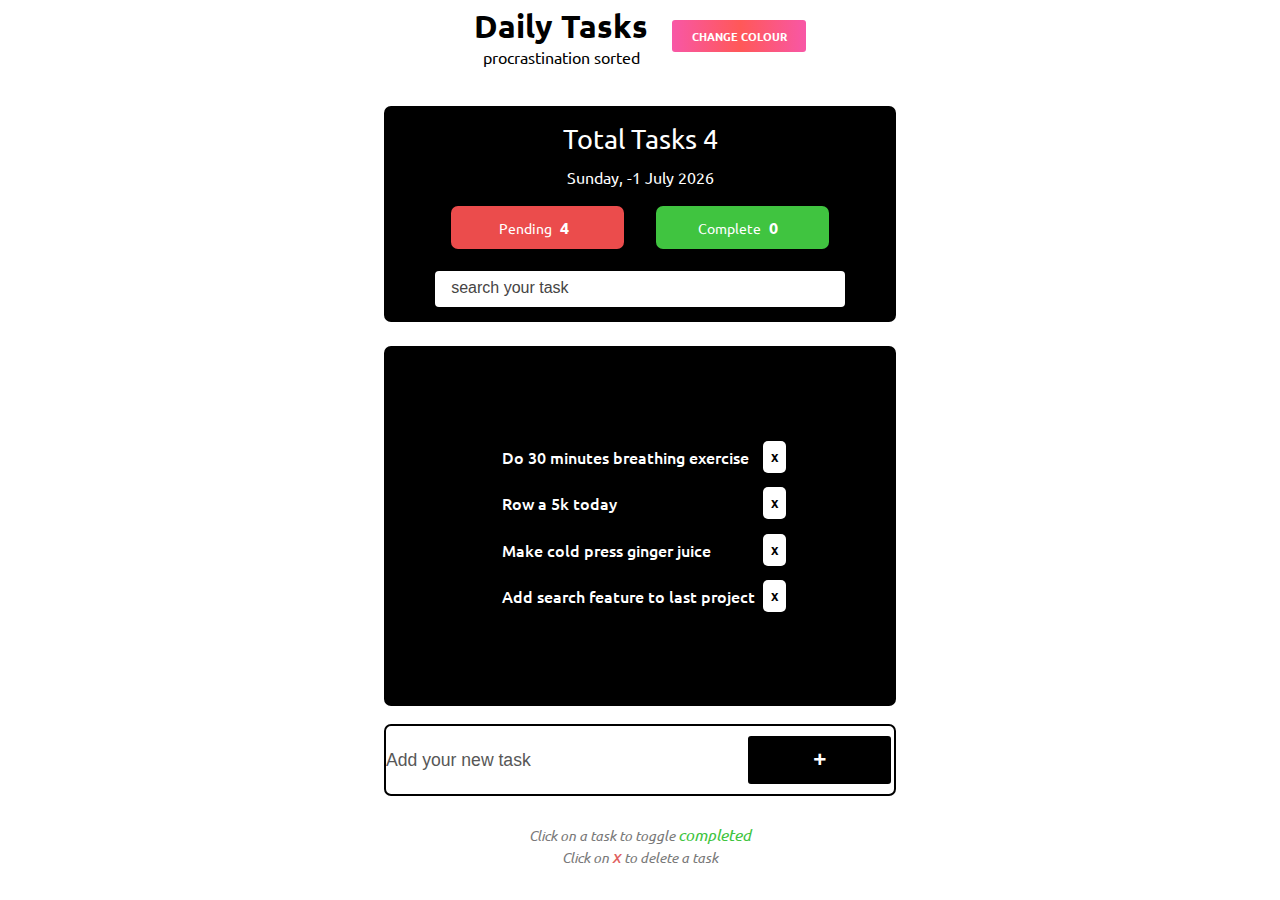
==== commit 6fd46ae9: "Add changing colour function for the main theme" ====
--- a/index.html
+++ b/index.html
@@ -17,7 +17,22 @@
         <h1>Daily Tasks</h1>
         <p>procrastination sorted</p>
       </div>
-      <h1 class="date"></h1>
+      <div class="button-colour">Change Colour</div>
+    </div>
+    <div class="rangeContainer hide slide-in-top">
+      <div class="conta">
+        <label class="rangeName">Red</label>
+        <input type="range" class="range-input" id="rangeRed" value="=0" min="0" max="255">
+      </div>
+      <div class="conta">
+        <label class="rangeName">Green</label>
+        <input type="range" class="range-input" id="rangeGreen" value="=0" min="0" max="255">
+      </div>
+      <div class="conta">
+        <label class="rangeName">Blue</label>
+        <input type="range" class="range-input" id="rangeBlue" value="=0" min="0" max="255">
+      </div>
+      <div class="rangeNumber">rgb(0, 102, 255)</div>
     </div>
   </nav>
   <section class="app">
@@ -27,8 +42,8 @@
         </div>
         <div class="data"></div>
         <div class="numbers">
-          <div class="pending">Pending <span class="pendingx"></span> </div>
-          <div class="complete">Complete <span class="completex"></span></div>
+          <div class="pending">Pending<span class="pendingx"></span> </div>
+          <div class="complete">Complete<span class="completex"></span></div>
         </div>
         <i class="fa-brands fa-searchengin"></i>
         <div class="test">
@@ -44,7 +59,7 @@
           </ul>
         </div>
       </div>
-      <div class="alert hide-alert">Please, type something</div>
+      <div class="alert hide-alert shake-horizontal ">Please, type something</div>
       <div class="bottom-container">
         <label for="new-task" class="ero">
           <form id="add">
--- a/css/style.css
+++ b/css/style.css
@@ -7,7 +7,7 @@
 
 /* Variables */
 :root {
-   --main: #333334;
+   --main: black;
 }
 
 body {
@@ -51,7 +51,7 @@
 .top-container {
    display: flex;
    height: 30%;
-   justify-content: space-around;
+   justify-content: space-between;
    align-items: center;
    flex-direction: column;
 }
@@ -62,6 +62,7 @@
    color: white;
 }
 .top-container .data {
+   margin-top: 0.5rem;
    font-size: 1rem;
    color: white;
 }
@@ -79,7 +80,7 @@
    display: flex;
    justify-content: center;
    align-items: center;
-   flex-direction: column;
+   flex-direction: row;
    color: white;
    border-radius: 7px;
    padding: 0.5rem 0.8rem;
@@ -87,6 +88,13 @@
    width: 60%;
 }
 
+.pendingx,
+.completex {
+   font-size: 1rem;
+   font-weight: 900;
+   margin: 0.2rem 0.5rem;
+}
+
 .top-container .numbers .pending {
    background-color: rgb(235, 76, 76);
 }
@@ -95,7 +103,7 @@
 }
 
 .test {
-   margin: 1rem;
+   margin-bottom: 1rem;
    display: flex;
    justify-content: space-between;
    align-items: center;
@@ -111,6 +119,7 @@
    display: flex;
    justify-content: center;
    align-items: center;
+
    width: 100%;
    height: 4vh;
    border-radius: 4px;
@@ -151,11 +160,12 @@
    color: white;
    background-color: rgb(244, 86, 86);
    width: 100%;
-   height: 10vh;
+   height: 8vh;
    border: 2px solid red;
    border-radius: 7px;
 }
-.hide {
+.hide,
+.rangeContainer.hide {
    display: none;
 }
 .hide-alert {
@@ -171,8 +181,56 @@
    padding: 0.7rem;
    text-shadow: 0px 0px 70px #919191;
    font-size: 0.8rem;
-   color: white;
+   color: rgb(167, 41, 41);
    font-weight: 600;
+}
+
+.button-colour {
+   margin-left: 1.5rem;
+   background-image: linear-gradient(
+      to right,
+      #f857a6 0%,
+      #ff5858 51%,
+      #f857a6 100%
+   );
+
+   padding: 0.5rem 1.2rem;
+   border-radius: 3px;
+   font-size: 0.7rem;
+   text-transform: uppercase;
+   color: white;
+   font-weight: 700;
+}
+
+.rangeContainer {
+   display: flex;
+   justify-content: center;
+   align-items: center;
+   flex-direction: column;
+   width: 100%;
+}
+
+.conta {
+   display: flex;
+   padding: 0.5rem;
+   justify-content: center;
+   align-items: center;
+   width: 70%;
+}
+
+.rangeNumber {
+   margin: 1rem auto;
+   padding: 1rem;
+   color: white;
+   background-color: rgb(0, 102, 255);
+   width: 50%;
+   border-radius: 3px;
+}
+.rangeName {
+   text-align: left;
+}
+.range-input {
+   width: 300%;
 }
 
 label {
@@ -240,7 +298,7 @@
 
 li.done {
    transition: 0.4s;
-   color: rgb(208, 27, 27);
+   color: rgb(64, 196, 64);
    text-decoration: line-through;
 }
 li.done {
@@ -325,3 +383,78 @@
       max-width: 40vw;
    }
 }
+
+.shake-horizontal {
+   -webkit-animation: shake-horizontal 1.3s
+      cubic-bezier(0.455, 0.03, 0.515, 0.955) both;
+   animation: shake-horizontal 1.3s cubic-bezier(0.455, 0.03, 0.515, 0.955) both;
+}
+
+/* ----------------------------------------------
+ * Generated by Animista on 2022-3-4 22:25:9
+ * Licensed under FreeBSD License.
+ * See http://animista.net/license for more info. 
+ * w: http://animista.net, t: @cssanimista
+ * ---------------------------------------------- */
+
+/**
+ * ----------------------------------------
+ * animation shake-horizontal
+ * ----------------------------------------
+ */
+@-webkit-keyframes shake-horizontal {
+   0%,
+   100% {
+      -webkit-transform: translateX(0);
+      transform: translateX(0);
+   }
+   10%,
+   30%,
+   50%,
+   70% {
+      -webkit-transform: translateX(-10px);
+      transform: translateX(-10px);
+   }
+   20%,
+   40%,
+   60% {
+      -webkit-transform: translateX(10px);
+      transform: translateX(10px);
+   }
+   80% {
+      -webkit-transform: translateX(8px);
+      transform: translateX(8px);
+   }
+   90% {
+      -webkit-transform: translateX(-8px);
+      transform: translateX(-8px);
+   }
+}
+@keyframes shake-horizontal {
+   0%,
+   100% {
+      -webkit-transform: translateX(0);
+      transform: translateX(0);
+   }
+   10%,
+   30%,
+   50%,
+   70% {
+      -webkit-transform: translateX(-10px);
+      transform: translateX(-10px);
+   }
+   20%,
+   40%,
+   60% {
+      -webkit-transform: translateX(10px);
+      transform: translateX(10px);
+   }
+   80% {
+      -webkit-transform: translateX(8px);
+      transform: translateX(8px);
+   }
+   90% {
+      -webkit-transform: translateX(-8px);
+      transform: translateX(-8px);
+   }
+}
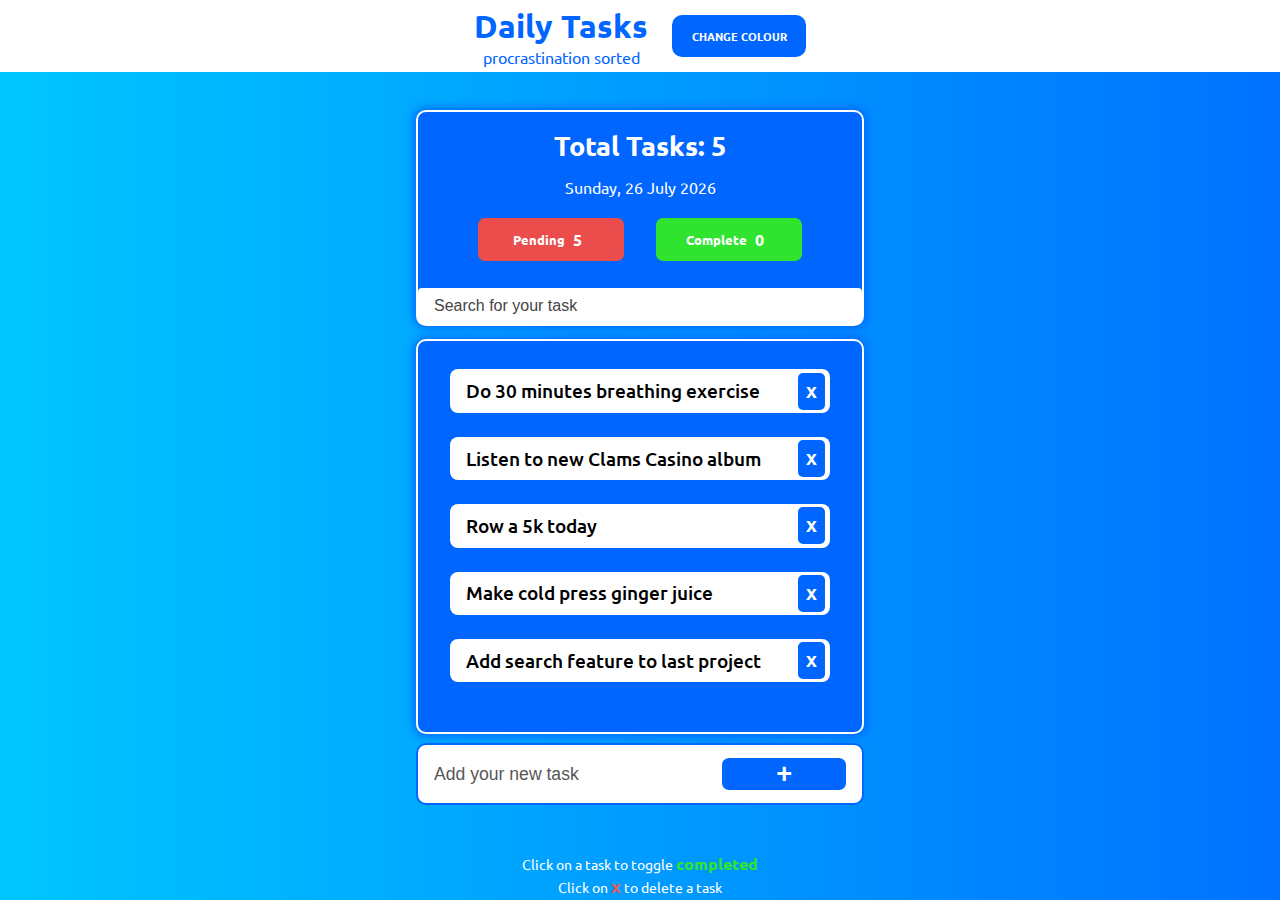
==== commit e4fc18e1: "Add favicon, show no results screen, fix media queries" ====
--- a/index.html
+++ b/index.html
@@ -5,8 +5,15 @@
   <meta charset="UTF-8" />
   <meta name="viewport" content="width=device-width, initial-scale=1.0" />
   <title>Daily Tasks | Procrastination Sorted</title>
-  <link href="https://fonts.googleapis.com/css2?family=Nanum+Pen+Script&display=swap" rel="stylesheet" />
-  <link href="https://fonts.googleapis.com/css2?family=Ubuntu&display=swap" rel="stylesheet" />
+  <link rel="apple-touch-icon" sizes="180x180" href="/apple-touch-icon.png">
+  <link rel="icon" type="image/png" sizes="32x32" href="/favicon-32x32.png">
+  <link rel="icon" type="image/png" sizes="16x16" href="/favicon-16x16.png">
+  <link rel="manifest" href="/site.webmanifest">
+  <link rel="preconnect" href="https://fonts.googleapis.com">
+  <link rel="preconnect" href="https://fonts.gstatic.com" crossorigin>
+  <link
+    href="https://fonts.googleapis.com/css2?family=Ubuntu:ital,wght@0,300;0,400;0,500;0,700;1,300;1,400;1,500;1,700&display=swap"
+    rel="stylesheet">
   <link rel="stylesheet" href="/css/style.css" />
 </head>
 
@@ -36,38 +43,37 @@
     </div>
   </nav>
   <section class="app">
-    <div class="app-container">
-      <div class="top-container">
-        <div class="title">Total Tasks <span class="number">4</span>
-        </div>
-        <div class="data"></div>
-        <div class="numbers">
-          <div class="pending">Pending<span class="pendingx"></span> </div>
-          <div class="complete">Complete<span class="completex"></span></div>
-        </div>
-        <i class="fa-brands fa-searchengin"></i>
-        <div class="test">
-          <div class="icon"><i class="fa-solid fa-magnifying-glass"></i></div>
-          <label for="new-task" class="search">
-            <input type="text" placeholder="search your task" class="search filter tak" />
-          </label>
-        </div>
+    <div class="top-container">
+      <div class="title">Total Tasks: <span class="number">4</span>
       </div>
-      <div class="middle-container">
-        <div class="tasks-list">
-          <ul class="tasks">
-          </ul>
-        </div>
+      <div class="date"></div>
+      <div class="numbers">
+        <div class="pending">Pending<span class="pendingx"></span> </div>
+        <div class="complete">Complete<span class="completex"></span></div>
       </div>
-      <div class="alert hide-alert shake-horizontal ">Please, type something</div>
-      <div class="bottom-container">
-        <label for="new-task" class="ero">
-          <form id="add">
-            <input type="text" name="new-task" id="new-task" class="input" placeholder="Add your new task" />
-            <input type="submit" value="+" class="add-task" />
-          </form>
+      <i class="fa-brands fa-searchengin"></i>
+      <div class="search">
+        <div class="icon"><i class="fa-solid fa-magnifying-glass"></i></div>
+        <label for="new-task" class="search">
+          <input type="text" placeholder="Search for your task" class="search filter tak" />
         </label>
       </div>
+    </div>
+    <div class="middle-container">
+      <div class="tasks-list">
+        <ul class="tasks">
+          <h1 class="noresults">No results match your search</h1>
+        </ul>
+      </div>
+    </div>
+    <div class="alert hide-alert shake-horizontal ">Please, type something</div>
+    <div class="bottom-container">
+      <label for="new-task" class="ero">
+        <form id="add">
+          <input type="text" name="new-task" id="new-task" class="input" placeholder="Add your new task" />
+          <input type="submit" value="+" class="add-task" />
+        </form>
+      </label>
     </div>
   </section>
   <footer id="main-footer">
--- a/css/style.css
+++ b/css/style.css
@@ -7,76 +7,107 @@
 
 /* Variables */
 :root {
-   --main: black;
+   --main: rgb(0, 102, 255);
 }
 
 body {
    font-family: "Ubuntu", sans-serif;
-}
+   background: #00c6ff; /* fallback for old browsers */
+   background: -webkit-linear-gradient(
+      to left,
+      #0072ff,
+      #00c6ff
+   ); /* Chrome 10-25, Safari 5.1-6 */
+   background: linear-gradient(
+      to left,
+      #0072ff,
+      #00c6ff
+   ); /* W3C, IE 10+/ Edge, Firefox 16+, Chrome 26+, Opera 12+, Safari 7+ */
+}
+
+/* Main Container */
+
+.app {
+   display: flex;
+   justify-content: space-between;
+   align-items: center;
+   flex-direction: column;
+   height: 85vh;
+   margin: 1rem;
+}
+
+/* Logo and colour button */
 
 .top-bar {
+   height: 8vh;
    display: flex;
    justify-content: center;
    align-items: center;
    text-align: center;
-   margin-bottom: 1rem;
    background-color: white;
-   height: 8vh;
    color: var(--main);
 }
 
-.app {
-   display: flex;
-   justify-content: center;
-   align-items: center;
-}
-.app-container {
+.top-container {
+   display: flex;
+   height: 35%;
+   justify-content: space-between;
+   align-items: center;
+   flex-direction: column;
+}
+
+.middle-container {
+   height: 50vh;
+   max-height: 50vh;
+   padding: 0rem 0.5rem;
+   overflow: scroll;
+}
+
+.bottom-container {
+   display: flex;
+   justify-content: center;
+   align-items: center;
+   width: 100%;
+   height: 10%;
+   margin-top: 0.2rem;
+   border: 2px solid var(--main);
+   border-radius: 10px;
    background-color: #fff;
-   display: flex;
-   flex-direction: column;
-   justify-content: space-evenly;
-   align-items: center;
-   height: 80vh;
-   width: 80vw;
 }
 
 .top-container,
 .middle-container {
    width: 100%;
-   /* border: 3px solid black; */
    margin: 0.4rem;
    background-color: var(--main);
-   border-radius: 7px;
-}
-.top-container {
-   display: flex;
-   height: 30%;
-   justify-content: space-between;
-   align-items: center;
-   flex-direction: column;
+   border-radius: 10px;
+   box-shadow: 0 0 10px 2px rgb(0, 102, 255);
+   border: 2px solid white;
 }
 
 .top-container .title {
+   font-weight: 700;
    margin-top: 1rem;
    font-size: 1.7rem;
    color: white;
 }
-.top-container .data {
+.top-container .date {
    margin-top: 0.5rem;
    font-size: 1rem;
    color: white;
 }
 .top-container .numbers {
    width: 80%;
-   font-size: 0.9rem;
+   font-size: 0.8rem;
+   font-weight: 700;
    display: flex;
    justify-content: space-around;
    align-items: center;
    flex-direction: row;
 }
 
-.top-container .numbers .pending,
-.top-container .numbers .complete {
+.top-container .pending,
+.top-container .complete {
    display: flex;
    justify-content: center;
    align-items: center;
@@ -88,10 +119,22 @@
    width: 60%;
 }
 
+.top-container .search {
+   display: flex;
+   justify-content: center;
+   align-items: center;
+   width: 100%;
+   height: 4vh;
+   border-radius: 4px;
+   border: none;
+}
+
+/* Top panel with tasks numbers */
+
 .pendingx,
 .completex {
    font-size: 1rem;
-   font-weight: 900;
+   font-weight: 700;
    margin: 0.2rem 0.5rem;
 }
 
@@ -99,175 +142,46 @@
    background-color: rgb(235, 76, 76);
 }
 .top-container .numbers .complete {
-   background-color: rgb(64, 196, 64);
-}
-
-.test {
-   margin-bottom: 1rem;
-   display: flex;
-   justify-content: space-between;
+   background-color: rgb(47, 227, 47);
+}
+
+/* List of Tasks */
+
+#add {
+   display: flex;
+   width: 100%;
+   height: 20%;
+   justify-content: center;
    align-items: center;
    flex-direction: row;
-   width: 80%;
-   height: 16%;
-}
-
-.icon {
    background-color: #fff;
-}
-.top-container .search {
-   display: flex;
-   justify-content: center;
-   align-items: center;
-
-   width: 100%;
-   height: 4vh;
-   border-radius: 4px;
-   border: none;
-}
-
-.middle-container {
-   display: flex;
-   padding: 1rem;
-   justify-content: center;
-   align-items: center;
-   overflow: scroll;
-   min-height: 40vh;
-   max-height: 60vh;
-}
-
-.tasks {
-   margin: 2rem 0.5rem;
-   padding: 1rem;
-   max-height: 50vh;
-}
-
-.bottom-container {
-   display: flex;
-   justify-content: center;
-   align-items: center;
-   width: 100%;
-   height: 10%;
-   border: 2px solid var(--main);
    border-radius: 7px;
 }
 
-.alert {
-   display: flex;
-   justify-content: center;
-   align-items: center;
-   font-size: 1.2rem;
-   color: white;
-   background-color: rgb(244, 86, 86);
-   width: 100%;
-   height: 8vh;
-   border: 2px solid red;
-   border-radius: 7px;
-}
-.hide,
-.rangeContainer.hide {
-   display: none;
-}
-.hide-alert {
-   display: none;
-}
-
-/* Date */
-
-.date {
-   display: flex;
-   justify-content: center;
-   align-items: center;
-   padding: 0.7rem;
-   text-shadow: 0px 0px 70px #919191;
-   font-size: 0.8rem;
-   color: rgb(167, 41, 41);
-   font-weight: 600;
-}
-
-.button-colour {
-   margin-left: 1.5rem;
-   background-image: linear-gradient(
-      to right,
-      #f857a6 0%,
-      #ff5858 51%,
-      #f857a6 100%
-   );
-
-   padding: 0.5rem 1.2rem;
-   border-radius: 3px;
-   font-size: 0.7rem;
-   text-transform: uppercase;
-   color: white;
-   font-weight: 700;
-}
-
-.rangeContainer {
-   display: flex;
-   justify-content: center;
-   align-items: center;
-   flex-direction: column;
-   width: 100%;
-}
-
-.conta {
-   display: flex;
-   padding: 0.5rem;
-   justify-content: center;
-   align-items: center;
-   width: 70%;
-}
-
-.rangeNumber {
-   margin: 1rem auto;
-   padding: 1rem;
-   color: white;
-   background-color: rgb(0, 102, 255);
-   width: 50%;
-   border-radius: 3px;
-}
-.rangeName {
-   text-align: left;
-}
-.range-input {
-   width: 300%;
-}
-
-label {
-   width: 100%;
-}
-
-/* List of Tasks */
-
-#add {
-   display: flex;
-   width: 100%;
-   justify-content: center;
-   align-items: center;
-   flex-direction: row;
-}
-
 #add .add-task {
-   width: 12vw;
-   height: 6vh;
-   font-size: 1.4rem;
-   font-weight: 700;
+   width: 30%;
+   margin: 0 1rem;
+   height: 100%;
+   font-size: 1.7rem;
+   font-weight: 900;
    color: white;
    background-color: var(--main);
    transition: 0.2s ease-in;
-   border: 3px solid white;
-   border-radius: 6px;
-}
-
-.input {
+   border: none;
+   border-radius: 7px;
+}
+
+.input,
+.search {
    height: 4vh;
    width: 70%;
    font-size: 1.2rem;
-   margin-right: 1rem;
+   margin-right: 1rem auto;
    display: block;
    justify-content: center;
    align-items: center;
    border: none;
+   border-radius: 70px;
 }
 
 .input-container h1 {
@@ -276,6 +190,14 @@
    text-decoration: underline;
 }
 
+.search input {
+   font-size: 1rem;
+}
+
+.tasks {
+   padding: 0.5rem;
+}
+
 /* Single Task */
 
 li.single-task {
@@ -283,42 +205,98 @@
    justify-content: space-between;
    align-items: center;
    min-width: 100%;
-   padding: 0.2rem 0.5rem;
+   padding: 0.2rem 0.3rem;
    font-weight: 500;
-   margin: 0.5rem auto;
+   margin: 0.7rem auto;
    background-color: transparent;
-   font-size: 1rem;
+   font-size: 0.8rem;
    flex-direction: row;
    transition: 0.3s ease-in;
-   color: rgb(255, 255, 255);
+   color: black;
+   background-color: white;
    cursor: pointer;
-
-   border-radius: 5px;
+   border-radius: 8px;
+   transition: 0.4s;
+}
+
+li.single-task:hover {
+   transform: scale(1.05);
 }
 
 li.done {
    transition: 0.4s;
-   color: rgb(64, 196, 64);
+   color: white;
    text-decoration: line-through;
+   background-color: rgb(47, 227, 47);
 }
 li.done {
    text-decoration: none;
 }
 
 .single-task span.delete {
-   font-size: 0.7rem;
+   font-size: 1rem;
+   font-weight: 500;
    padding: 0.5rem;
    margin-left: 0.5rem;
    font-weight: 900;
-   color: var(--main);
+   color: white;
    cursor: pointer;
-   background-color: rgb(255, 255, 255);
+   background-color: var(--main);
    border-radius: 5px;
 }
 li.single-task {
    padding-left: 1rem;
 }
 
+/* Change colour section */
+
+.button-colour {
+   margin-left: 1.5rem;
+   background-color: rgb(0, 102, 255);
+   padding: 0.8rem 1.2rem;
+   border-radius: 10px;
+   font-size: 0.7rem;
+   text-transform: uppercase;
+   text-align: center;
+   color: white;
+   font-weight: 700;
+}
+
+.rangeContainer {
+   display: flex;
+   justify-content: center;
+   align-items: center;
+   flex-direction: column;
+   width: 100%;
+}
+
+.conta {
+   display: flex;
+   padding: 0.5rem;
+   justify-content: center;
+   align-items: center;
+   width: 70%;
+}
+
+.rangeNumber {
+   margin: 1rem auto;
+   padding: 1rem;
+   color: white;
+   background-color: rgb(0, 102, 255);
+   width: 50%;
+   border-radius: 3px;
+}
+.rangeName {
+   text-align: left;
+}
+.range-input {
+   width: 300%;
+}
+
+label {
+   color: white;
+   width: 100%;
+}
 /* Footer */
 
 #main-footer {
@@ -327,17 +305,18 @@
 #main-footer .container p {
    padding: 0rem 1rem 0rem 1rem;
    font-size: 0.9rem;
-   font-style: oblique;
    text-align: center;
-   color: rgb(121, 121, 121);
+   color: rgb(255, 255, 255);
 }
 .completed {
-   color: rgb(64, 196, 64);
+   color: rgb(47, 227, 47);
    font-size: 1rem;
+   font-weight: 700;
 }
 .x {
    color: rgb(223, 94, 94);
    font-size: 1.1rem;
+   font-weight: 700;
 }
 
 /* PlaceHolders */
@@ -349,45 +328,136 @@
    text-align: left;
    border: none;
    color: rgb(87, 87, 87);
-   font-weight: 300;
-}
-.filter::-webkit-input-placeholder {
+   font-weight: 500;
+}
+.filter::-webkit-input-placeholder,
+.search::-webkit-input-placeholder {
    padding: 1rem;
    color: rgb(70, 68, 68);
    font-size: 1rem;
 }
 
+#add input::placeholder {
+   padding-left: 1rem;
+}
+
 input:focus {
    border: 2px solid rgba(255, 255, 255, 0.995);
    outline: none;
 }
 
+.tasks-list {
+   width: 100%;
+}
+
+/* Input Alert */
+
+.alert {
+   display: flex;
+   justify-content: center;
+   align-items: center;
+   font-size: 1.2rem;
+   color: white;
+   background-color: rgb(244, 86, 86);
+   width: 100%;
+   height: 8vh;
+   border: 2px solid red;
+   border-radius: 7px;
+}
+.hide,
+.rangeContainer.hide {
+   display: none;
+}
+.hide-alert {
+   display: none;
+}
+
+.noresults {
+   padding: 2rem;
+   color: white;
+   font-size: 1.2rem;
+   display: none;
+   justify-content: center;
+   align-items: center;
+   background-color: white;
+   border-radius: 10px;
+   color: rgb(54, 54, 54);
+}
+.noresults.show {
+   display: flex;
+}
+
 /* Media Queries */
 
-@media only screen and (min-width: 600px) {
-   .app-container {
-      margin: 0 auto;
-      max-width: 60vw;
-   }
-}
-
-@media only screen and (min-width: 800px) {
-   .app-container {
+@media only screen and (min-width: 500px) {
+   .app {
+      margin: 0 auto;
+      max-width: 90vw;
+      padding: 2rem;
+   }
+   .rangeContainer {
+      margin: 0 auto;
+      max-width: 70vw;
+   }
+   li.single-task {
+      font-size: 1.1rem;
+      margin: 1.2rem auto;
+   }
+}
+
+@media only screen and (min-width: 700px) {
+   .app {
+      margin: 0 auto;
+      max-width: 65vw;
+   }
+   .rangeContainer {
+      margin: 0 auto;
+      max-width: 55vw;
+   }
+
+   li.single-task {
+      margin: 1.4rem 0;
+      width: 60%;
+      font-size: 1.1rem;
+   }
+}
+@media only screen and (min-width: 1000px) {
+   .app {
+      margin: 0 auto;
+      max-width: 55vw;
+   }
+   .rangeContainer {
+      margin: 0 auto;
+      max-width: 45vw;
+   }
+   .tasks {
+      padding: 0.3rem 1.5rem;
+   }
+
+   li.single-task {
+      margin: 1.5rem auto;
+      width: 60%;
+      font-size: 1.1rem;
+   }
+}
+@media only screen and (min-width: 1200px) {
+   .app {
       margin: 0 auto;
       max-width: 40vw;
    }
-}
-@media only screen and (min-width: 1000px) {
-   .app-container {
-      margin: 0 auto;
-      max-width: 40vw;
-   }
-}
-
-.shake-horizontal {
-   -webkit-animation: shake-horizontal 1.3s
-      cubic-bezier(0.455, 0.03, 0.515, 0.955) both;
-   animation: shake-horizontal 1.3s cubic-bezier(0.455, 0.03, 0.515, 0.955) both;
+
+   .rangeContainer {
+      margin: 0 auto;
+      max-width: 45vw;
+   }
+
+   .tasks {
+      padding: 0.3rem 1.5rem;
+   }
+   li.single-task {
+      margin: 1.5rem auto;
+      font-size: 1.2rem;
+   }
 }
 
 /* ----------------------------------------------
@@ -402,7 +472,8 @@
  * animation shake-horizontal
  * ----------------------------------------
  */
-@-webkit-keyframes shake-horizontal {
+
+@keyframes shake-horizontal {
    0%,
    100% {
       -webkit-transform: translateX(0);
@@ -430,31 +501,9 @@
       transform: translateX(-8px);
    }
 }
-@keyframes shake-horizontal {
-   0%,
-   100% {
-      -webkit-transform: translateX(0);
-      transform: translateX(0);
-   }
-   10%,
-   30%,
-   50%,
-   70% {
-      -webkit-transform: translateX(-10px);
-      transform: translateX(-10px);
-   }
-   20%,
-   40%,
-   60% {
-      -webkit-transform: translateX(10px);
-      transform: translateX(10px);
-   }
-   80% {
-      -webkit-transform: translateX(8px);
-      transform: translateX(8px);
-   }
-   90% {
-      -webkit-transform: translateX(-8px);
-      transform: translateX(-8px);
-   }
-}
+
+.shake-horizontal {
+   -webkit-animation: shake-horizontal 1.3s
+      cubic-bezier(0.455, 0.03, 0.515, 0.955) both;
+   animation: shake-horizontal 1.3s cubic-bezier(0.455, 0.03, 0.515, 0.955) both;
+}
